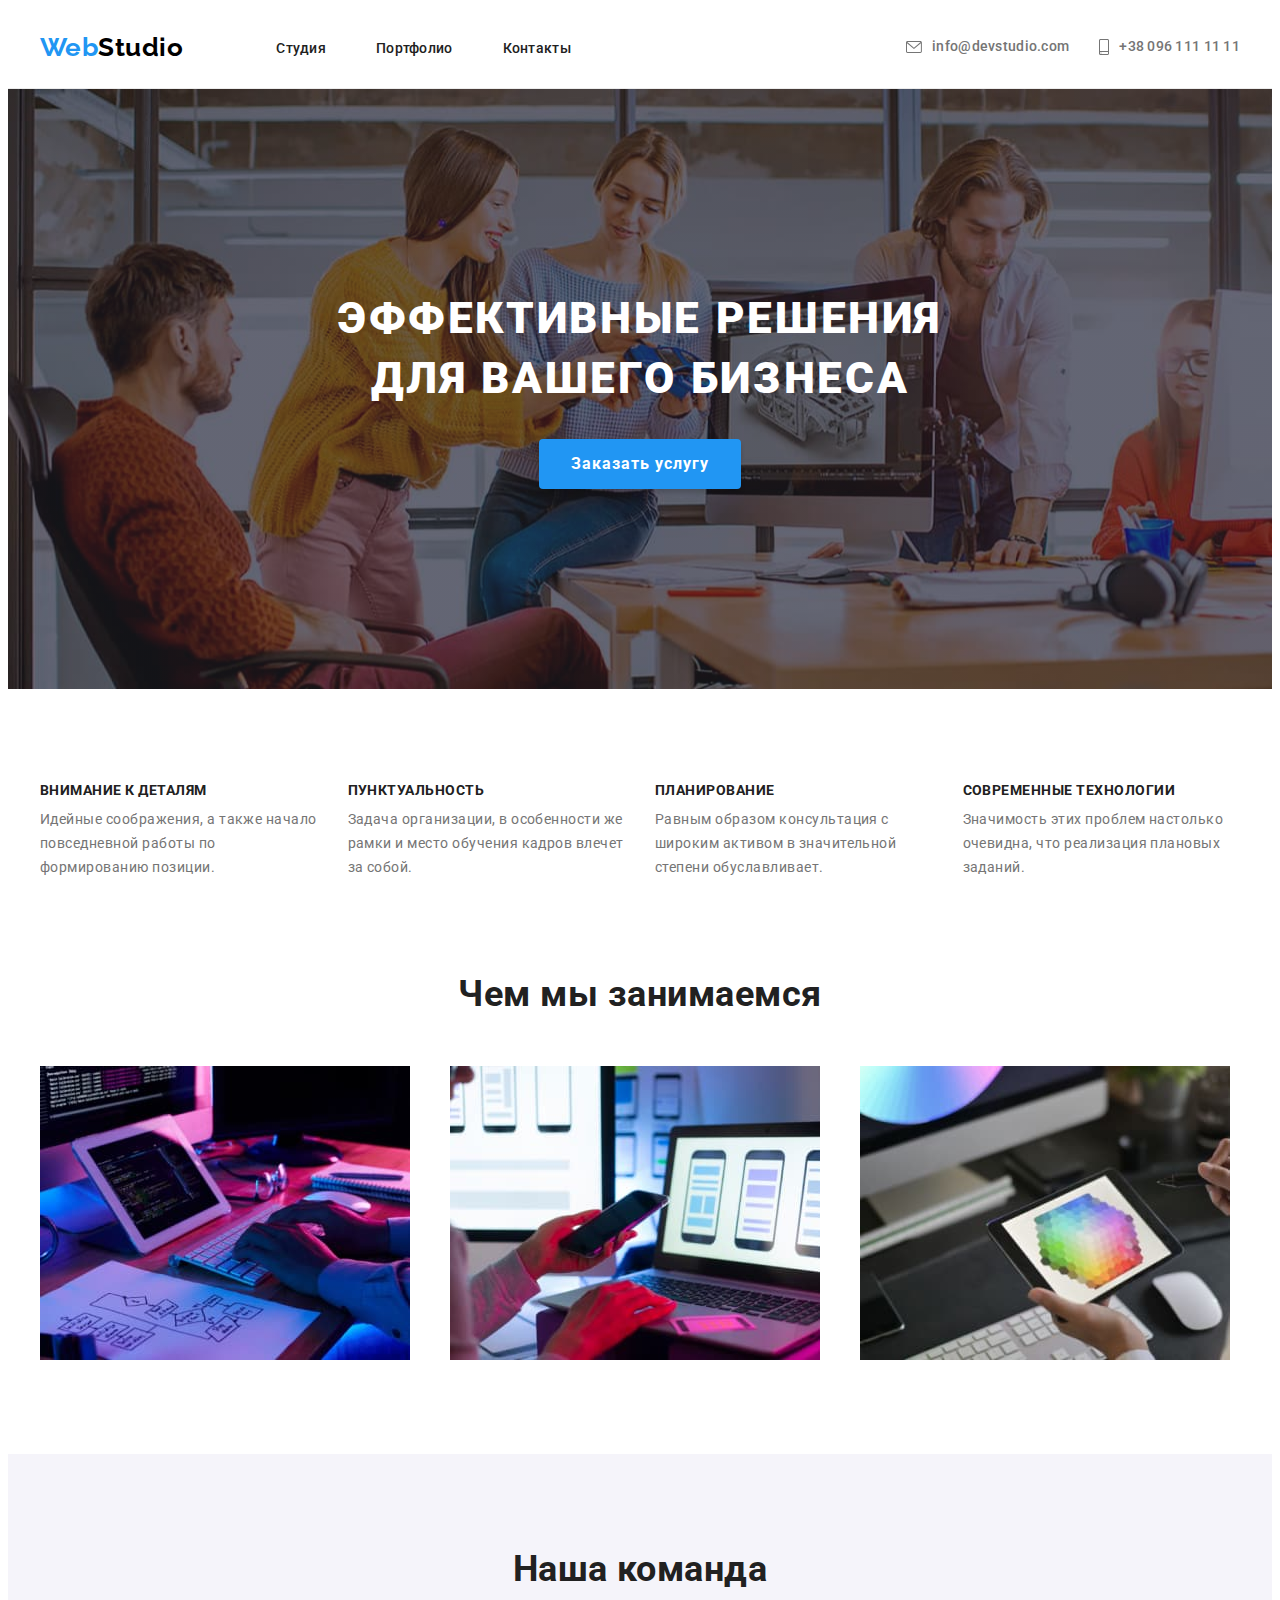
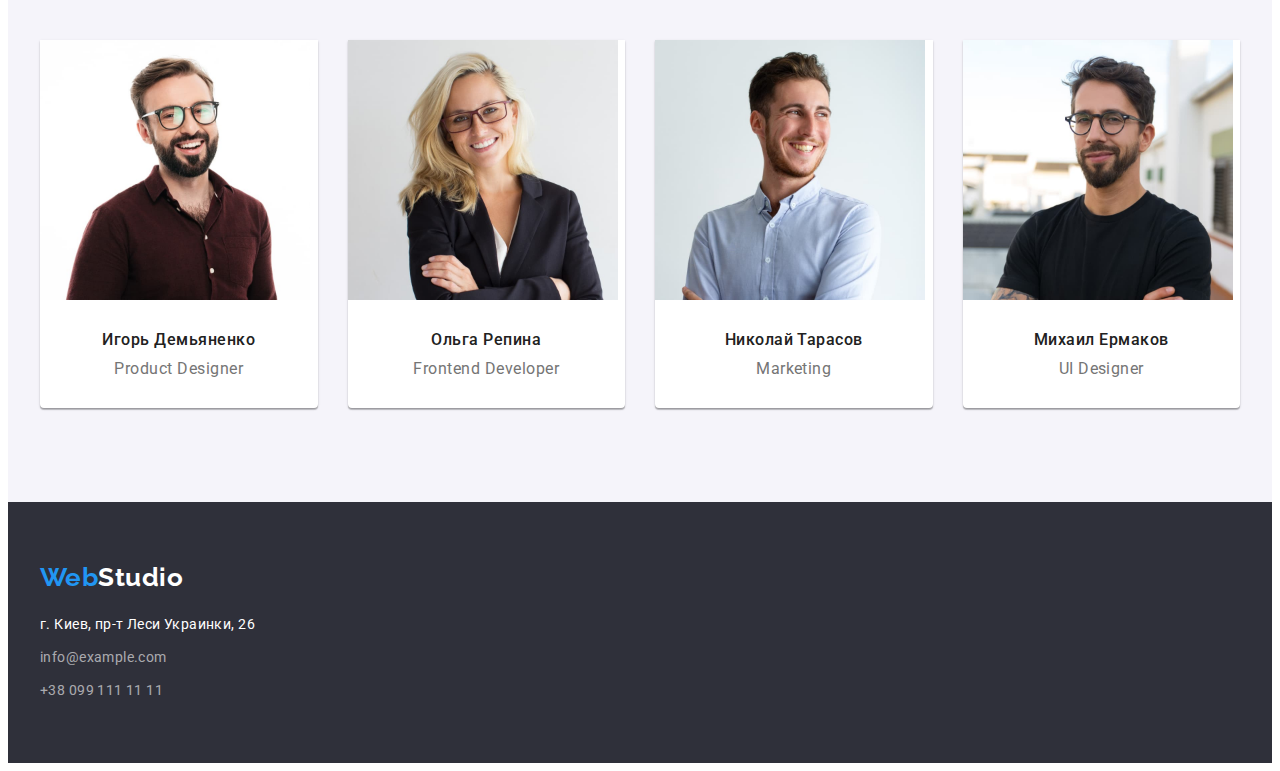
==== index.html @ ed784efe "nav icons done, hero bg done" ====
<!DOCTYPE html>
<html lang="ru">
<head>
    <meta charset="UTF-8">
    <meta http-equiv="X-UA-Compatible" content="IE=edge">
    <meta name="viewport" content="width=device-width, initial-scale=1.0">
    <title>WebStudio</title>
    <link rel="preconnect" href="https://fonts.gstatic.com">
    <link href="https://fonts.googleapis.com/css2?family=Raleway:wght@700&family=Roboto:wght@400;500;700;900&display=swap"
        rel="stylesheet">
    <link rel="stylesheet" href="https://cdnjs.cloudflare.com/ajax/libs/modern-normalize/0.2.0/modern-normalize.min.css"
        integrity="sha512-sqIVMkf5f8XGYI/UZYGs7wODxlUeoj9JknataPfUwtvrSKWMHrMXGZ7Evb6nabFYJQG15vFFyALe6r0nWCD1Ug=="
        crossorigin="anonymous" referrerpolicy="no-referrer" />
    <link rel="stylesheet" href="./css/styles.css">
</head>
<body>
    <!---Header, navigation, mail, phone-->
    <header class="header">
        <div class="conteiner header-conteiner">
            <nav class="nav">
                <a lang="en" href="./" class="link logo">
                    <span class="logo-p1">Web</span><span class="logo-p2">Studio</span>
                </a>
                <ul class="list menu">
                    <li class="menu-item">
                        <a href="./" class="nav-link">Студия</a></li>
                    <li class="menu-item">
                        <a href="./portfolio.html" class="nav-link">Портфолио</a></li>
                    <li class="menu-item">
                        <a href="./" class="nav-link">Контакты</a></li>
                </ul>
            </nav>
            <ul class="list menu address-margin">
                <li class="nav-address-list">
                    <a href="mailto:info@devstudio.com" class="nav-address">
                        <svg class="nav-icon" width="16" height="12">
                            <use href="../icons/sprite.svg#icon-nav-envelope"></use>
                        </svg>
                        info@devstudio.com
                    </a>
                </li>
                <li>
                    <a href="tel:+380961111111" class="nav-address">
                        <svg class="nav-icon" width="10" height="16">
                            <use href="../icons/sprite.svg#icon-nav-phone"></use>
                        </svg>
                        +38 096 111 11 11
                    </a>
                </li>
            </ul>
        </div>
    </header>
    <main>
        <!---Hero-->
            <section class="hero-section">
                <div class="conteiner">
                    <h1 class="hero-title">Эффективные решения<br>для вашего бизнеса</h1>
                    <button type="button" class="hero-button">Заказать услугу</button>
                </div>
            </section>
        <!---Features-->
            <section class="section">
                <div class="conteiner">
                    <h2 hidden>Особенности</h2>
                    <ul class="list ul-features">
                        <li class="li-features">
                            <h3 class="features-title">Внимание к деталям</h3>
                            <p class="features-text">
                                Идейные соображения, а также начало повседневной работы по формированию позиции.
                            </p>
                        </li>
                        <li class="li-features">
                            <h3 class="features-title">Пунктуальность</h3>
                            <p class="features-text">
                                Задача организации, в особенности же рамки и место обучения кадров влечет за собой.
                            </p>
                        </li>
                        <li class="li-features">
                            <h3 class="features-title">Планирование</h3>
                            <p class="features-text">
                                Равным образом консультация с широким активом в значительной степени обуславливает.
                            </p>
                        </li>
                        <li class="li-features">
                            <h3 class="features-title">Современные технологии</h3>
                            <p class="features-text">
                                Значимость этих проблем настолько очевидна, что реализация плановых заданий.
                            </p>
                        </li>
                    </ul>
                </div>
            </section>
        <!---Our Job-->
        <section class="ourjob-section">
            <div class="conteiner">
                <h2 class="ourjob-title">Чем мы занимаемся</h2>
                <ul class="list ul-ourjob">
                    <li class="li-ourjob"><img src="./images/thejob/coding.jpg" alt="фулстек разработка" width="370" height="294"></li>
                    <li class="li-ourjob"><img src="./images/thejob/application.jpg" alt="разработка приложений" width="370" height="294"></li>
                    <li class="li-ourjob"><img src="./images/thejob/design.jpg" alt="дизайн" width="370" height="294"></li>
                </ul>
            </div>
        </section>
        <!---The team-->
        <section class="section team-section-bg">
            <div class="conteiner">
                <h2 class="team-title">Наша команда</h2>
                <ul class="list ul-ourteam">
                    <li class="li-ourteam">
                        <img class="img-ourteam" src="./images/theteam/igor.jpg" alt="Игорь Демьяненко" width="270" height="260">
                        <div class="li-ourteam-conteiner">
                            <h3 class="team-name">Игорь Демьяненко</h3>
                            <p class="team-position">
                                Product Designer
                            </p>
                        </div>
                    </li>
                    <li class="li-ourteam">
                        <img class="img-ourteam" src="./images/theteam/olga.jpg" alt="Ольга Репина" width="270" height="260">
                        <div class="li-ourteam-conteiner">
                            <h3 class="team-name">Ольга Репина</h3>
                            <p class="team-position">
                                Frontend Developer
                            </p>
                        </div>
                        
                    </li>
                    <li class="li-ourteam">
                        <img class="img-ourteam" src="./images/theteam/nikolay.jpg" alt="Николай Тарасов" width="270" height="260">
                        <div class="li-ourteam-conteiner">
                            <h3 class="team-name">Николай Тарасов</h3>
                            <p class="team-position">
                                Marketing
                            </p>
                        </div>
                    </li>
                    <li class="li-ourteam">
                        <img class="img-ourteam" src="./images/theteam/mihail.jpg" alt="Михаил Ермаков" width="270" height="260">
                        <div class="li-ourteam-conteiner">
                            <h3 class="team-name">Михаил Ермаков</h3>
                            <p class="team-position">
                                UI Designer
                            </p>
                        </div>
                    </li>
                </ul>
            </div>
        </section>
    </main>
    <!---Footer-->
    <footer class="footer">
        <div class="conteiner">
            <div class="footer-logo">
                <a lang="en" href="./" class="link">
                    <span class="logo-p1">Web</span><span class="logo-p2-footer">Studio</span>
                </a>
            </div>
            <address class="address">
                    <ul class="list">
                    <li class="footer-address">
                        <a href="https://goo.gl/maps/2G7X5ujzZRcChYin7" target="_blank" rel="noopener noreferrer" class="address-street">г.
                            Киев, пр-т Леси Украинки, 26</a>
                    </li>
                    <li class="footer-address">
                        <a href="mailto:info@example.com" class="address-email">info@example.com</a>
                    </li>
                    <li class="footer-address">
                        <a href="tel:+380991111111" class="address-tel">+38 099 111 11 11</a>
                    </li>
                    </ul>
            </address>
        </div>
    </footer>
</body>
</html>
---- css/styles.css ----
:root {
  --main-font: "roboto", sans-serif;
  --secondary-font: "raleway", sans-serif;
  --main-text-color: #212121;
  --accent-color: #2196f3;
  --logo-p2-header-color: #000000;
  --nav-address-color: #757575;
  --hero-footer-background-color: #2f303a;
  --hero-title-color: #ffffff;
  --hero-button-color: #ffffff;
  --hero-button-background-color: #188ce8;
  --features-text-team-position-portfolio-projects-text: #757575;
  --team-section-background: #f5f4fa;
  --portfolio-button-background-color: #f5f4fa;
  --portfolio-button-background-color-hover: #2196f3;
  --portfolio-button-hover-focus-color: #ffffff;
  --logo-p2-footer-color: #ffffff;
  --address-street-color: #ffffff;
}

h1,
h2,
h3,
p {
  margin-bottom: 0;
  margin-top: 0;
}

img {
  display: block;
}

ul,
ol {
  margin-bottom: 0;
  margin-top: 0;
  padding-left: 0;
}
body {
  color: var(--main-text-color);
  font-family: var(--main-font);
  font-weight: 400;

  letter-spacing: 0.03em;
}

.list {
  list-style: none;
}

.link {
  text-decoration: none;
}

/* ==========WEB STUDIO========== */

.header {
  padding-top: 24px;
  padding-bottom: 25px;
  border-bottom: 1px solid #ececec;
}

.conteiner {
  width: 1200px;
  padding-left: 15px;
  padding-right: 15px;
  margin: 0 auto;
}

.section {
  padding-top: 94px;
  padding-bottom: 94px;
}

.header-conteiner {
  display: flex;
  align-items: center;
}

.nav {
  display: flex;
  align-items: center;
}

.menu {
  display: flex;
  align-items: center;
}

.logo {
  margin-right: 93px;
}

.menu-item:not(:last-child) {
  margin-right: 50px;
}

.address-margin {
  margin-left: auto;
}

/* =====header====== */

.logo-p1 {
  font-family: var(--secondary-font);
  font-weight: 700;
  font-size: 26px;
  line-height: 1.19;
  color: var(--accent-color);
}

.logo-p2 {
  font-family: var(--secondary-font);
  font-weight: 700;
  font-size: 26px;
  line-height: 1.19;
  color: var(--logo-p2-header-color);
}

.nav-address-list {
  margin-right: 30px;
}

.nav-link {
  font-weight: 500;
  font-size: 14px;
  line-height: 1.14;
  letter-spacing: 0.02em;
  color: var(--main-text-color);

  text-decoration: none;
}

.nav-link:hover,
.nav-link:focus {
  color: var(--accent-color);
}

.nav-address {
  display: flex;
  align-items: center;
  font-weight: 500;
  font-size: 14px;
  line-height: 1.14;
  letter-spacing: 0.02em;
  color: var(--nav-address-color);

  text-decoration: none;
}

.nav-icon {
  margin-right: 10px;
  fill: currentColor;
}

.nav-address:hover,
.nav-address:focus {
  color: var(--accent-color);
  fill: var(--accent-color);
}

/* =====END header====== */

/* =====hero===== */

.hero-section {
  padding-top: 200px;
  padding-bottom: 200px;

  background-color: #c4c4c4;
  background-image: linear-gradient(
      rgba(47, 48, 58, 0.4),
      rgba(47, 48, 58, 0.4)
    ),
    url(../images/hero-bg.jpg);
  /* background-position: 50% 50%; */
  background-size: cover;
  text-align: center;
}

.hero-title {
  margin-bottom: 30px;

  font-weight: 900;
  font-size: 44px;
  line-height: 1.36;
  letter-spacing: 0.06em;
  color: var(--hero-title-color);
  text-transform: uppercase;
}

.hero-button {
  border: none;
  box-shadow: 0px 4px 4px rgba(0, 0, 0, 0.15);
  border-radius: 4px;

  color: var(--hero-button-color);
  background-color: var(--accent-color);
  font-family: var(--main-font);
  padding: 10px 32px;
  font-weight: 700;
  font-size: 16px;
  line-height: 1.87;
  letter-spacing: 0.06em;
}

.hero-button:hover,
.hero-button:focus {
  background: var(--hero-button-background-color);
  cursor: pointer;
}

/* =====END hero===== */

/* =====features===== */

.ul-features {
  display: flex;
  margin-top: -30px;
  margin-left: -30px;
}

.li-features {
  flex-basis: calc((100% - 120px) / 4);
  margin-top: 30px;
  margin-left: 30px;
}

.features-title {
  margin-bottom: 10px;
  font-weight: 700;
  font-size: 14px;
  line-height: 1.14;
  text-transform: uppercase;
}

.features-text {
  font-size: 14px;
  line-height: 1.71;
  color: var(--features-text-team-position-portfolio-projects-text);
}

/* =====END features===== */

/* =====our job===== */

.ourjob-section {
  padding-bottom: 94px;
}

.ourjob-title {
  font-weight: 700;
  font-size: 36px;
  line-height: 1.16;
  text-align: center;
  margin-bottom: 50px;
}

.ul-ourjob {
  display: flex;
  margin-top: -30px;
  margin-left: -30px;
}

.li-ourjob {
  flex-basis: calc((100% - 90px) / 3);
  margin-top: 30px;
  margin-left: 30px;
}

/* =====END our job===== */

/* =====our team===== */

.team-section-bg {
  background-color: var(--team-section-background);
}

.ul-ourteam {
  display: flex;
  margin-top: -30px;
  margin-left: -30px;
}

.li-ourteam {
  flex-basis: calc((100% - 120px) / 4);
  margin-top: 30px;
  margin-left: 30px;

  box-shadow: 0px 1px 3px rgba(0, 0, 0, 0.12), 0px 1px 1px rgba(0, 0, 0, 0.14),
    0px 2px 1px rgba(0, 0, 0, 0.2);
  border-radius: 0px 0px 4px 4px;
  background-color: #ffffff;
}

.li-ourteam-conteiner {
  padding-top: 30px;
  padding-right: 30px;
  padding-bottom: 30px;
  padding-left: 30px;
  text-align: center;
}

.team-title {
  margin-bottom: 50px;

  font-weight: 700;
  font-size: 36px;
  line-height: 1.17;
  text-align: center;
}

.team-name {
  margin-bottom: 10px;

  font-weight: 500;
  font-size: 16px;
  line-height: 1.19;
}

.team-position {
  font-size: 16px;
  line-height: 1.19;
  color: var(--features-text-team-position-portfolio-projects-text);
}

/* =====END our team===== */

/* =====footer===== */

.footer {
  padding-top: 60px;
  padding-bottom: 60px;
  background-color: var(--hero-footer-background-color);
}

.footer-logo {
  margin-bottom: 20px;
}

.footer-address:not(:last-child) {
  margin-bottom: 9px;
}

.address {
  font-style: normal;
  font-size: 14px;
  line-height: 1.71;
  letter-spacing: 0.03em;
}

.logo-p2-footer {
  font-family: var(--secondary-font);
  font-weight: 700;
  font-size: 26px;
  line-height: 1.19;
  color: var(--logo-p2-footer-color);
}

.address-street {
  color: var(--address-street-color);

  text-decoration: none;
}

.address-email,
.address-tel {
  color: rgba(255, 255, 255, 0.6);

  text-decoration: none;
}
/* =====END footer===== */

/* ==========PORTFOLIO========== */

/* =====portfolio-button===== */

.filter-margin {
  margin-bottom: 50px;
}

.filter-conteiner {
  display: flex;
  justify-content: center;

  margin-top: -8px;
  margin-left: -8px;
}

.li-filter {
  margin-top: 8px;
  margin-left: 8px;
}

.portfolio-button {
  border: none;
  border-radius: 4px;
  padding: 6px 22px;

  font-family: var(--main-font);
  font-weight: 500;
  font-size: 16px;
  line-height: 1.62;
  background-color: var(--portfolio-button-background-color);
}

.portfolio-button:hover,
.portfolio-button:focus {
  box-shadow: 0px 3px 1px rgba(0, 0, 0, 0.1), 0px 1px 2px rgba(0, 0, 0, 0.08),
    0px 2px 2px rgba(0, 0, 0, 0.12);

  color: var(--portfolio-button-hover-focus-color);
  background-color: var(--portfolio-button-background-color-hover);
  cursor: pointer;
}

/* ===== END portfolio-button===== */

/* =====portfolio-projects===== */

.ul-projects {
  display: flex;
  flex-wrap: wrap;
  margin-top: -30px;
  margin-left: -30px;
}

.li-projects {
  margin-top: 30px;
  margin-left: 30px;
  flex-basis: calc((100% - 90px) / 3);

  background: #ffffff;
  /* outline: 1px solid #eeeeee; */
}

.li-projects-conteiner {
  padding-top: 20px;
  padding-right: 24px;
  padding-left: 24px;
  padding-bottom: 20px;
  border-right: 1px solid #eeeeee;
  border-bottom: 1px solid #eeeeee;
  border-left: 1px solid #eeeeee;
}

.portfolio-projects {
  margin-bottom: 4px;

  font-weight: 700;
  font-size: 18px;
  line-height: 2;
  letter-spacing: 0.06em;
}

.portfolio-projects-text {
  font-size: 16px;
  line-height: 1.87;

  color: var(--features-text-team-position-portfolio-projects-text);
}
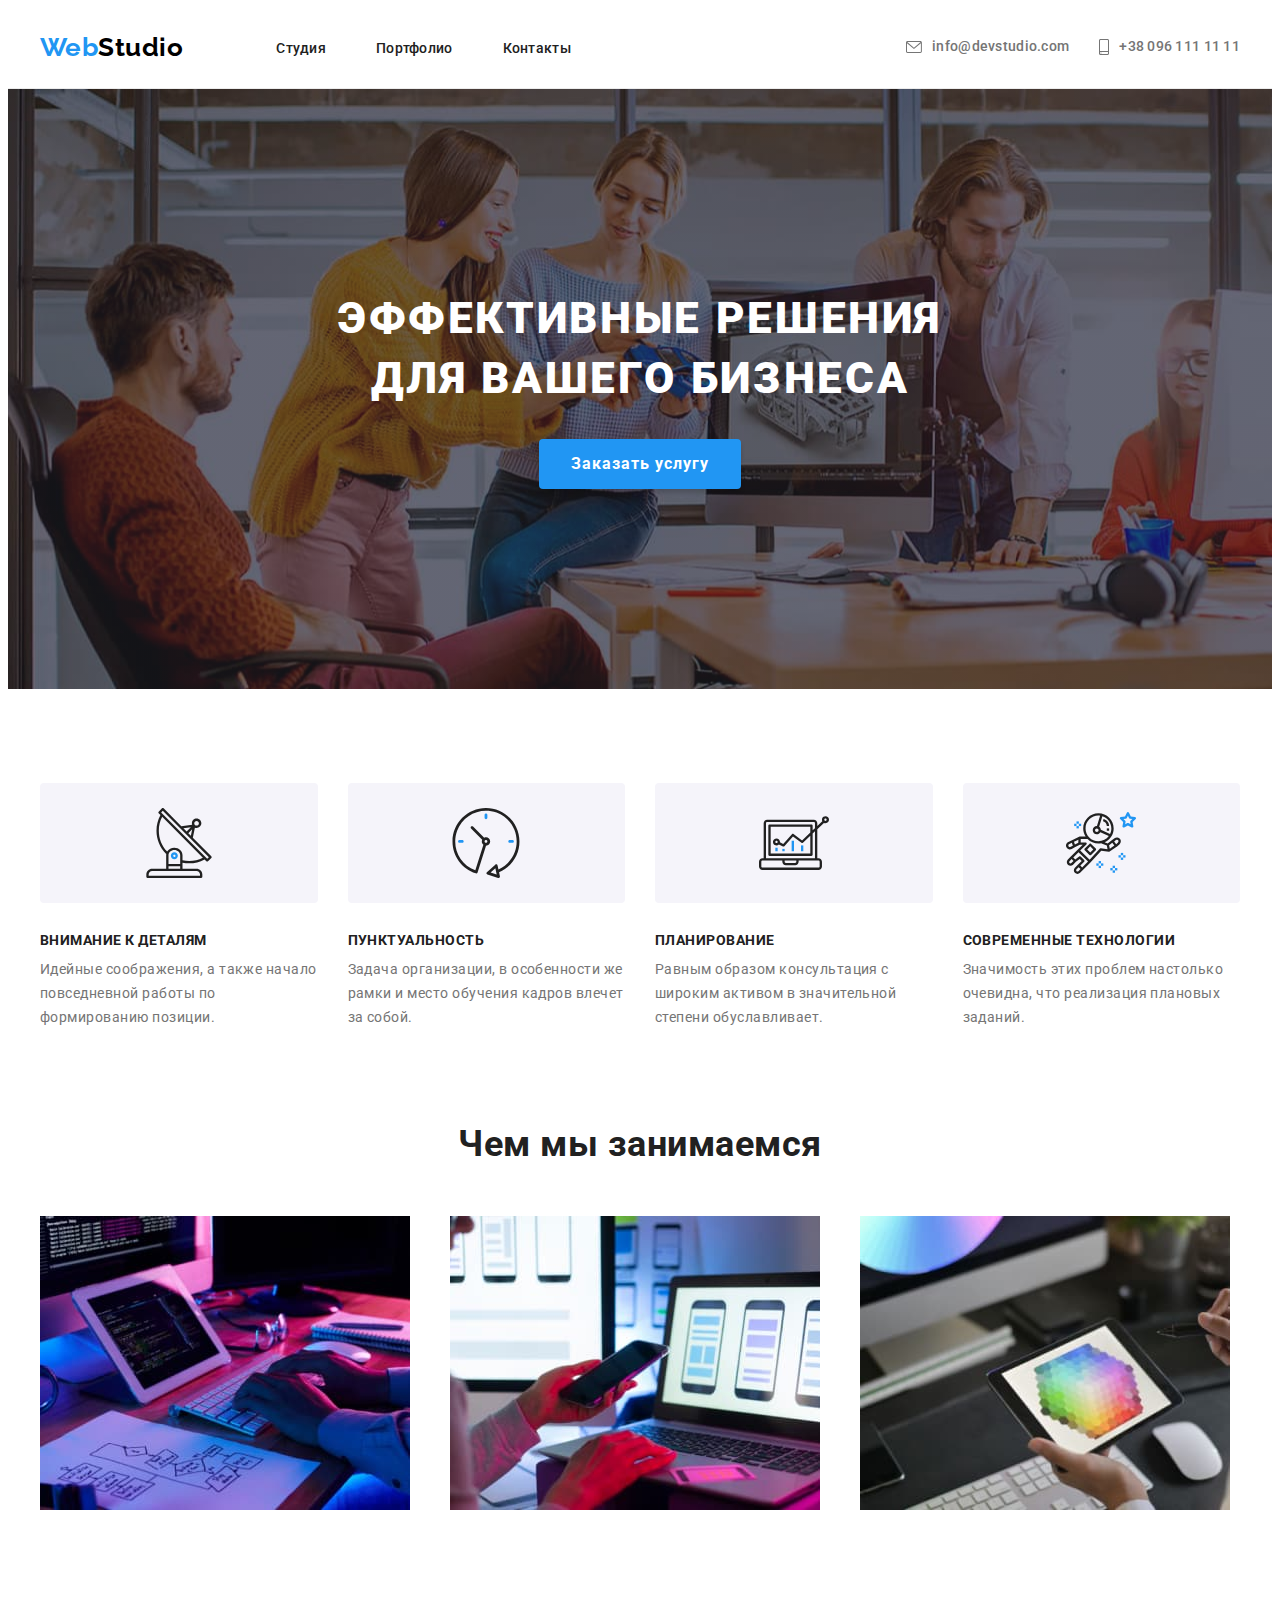
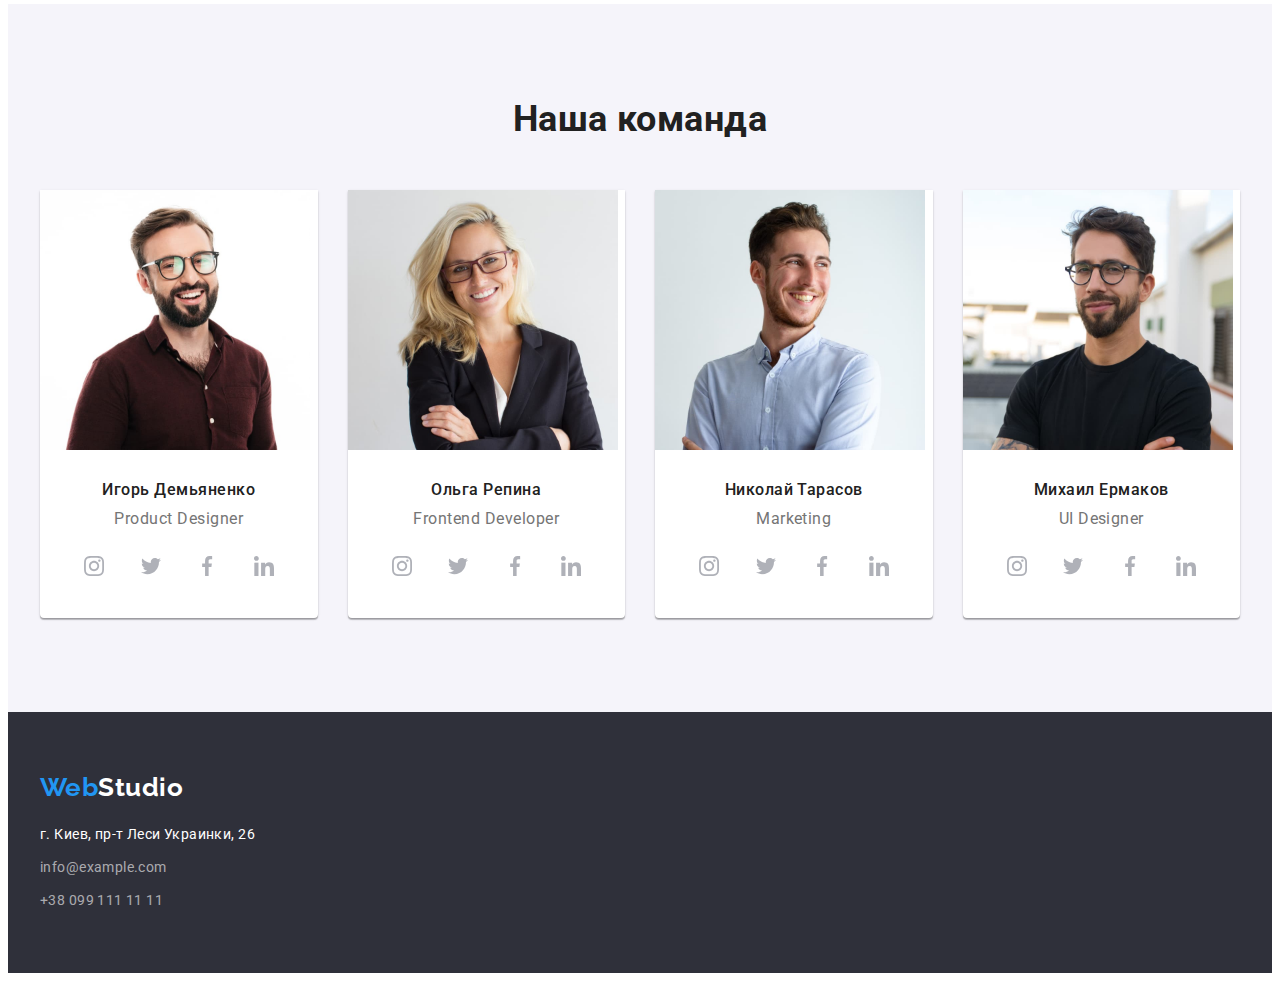
==== commit 7a4c574b: "team social icons done" ====
--- a/index.html
+++ b/index.html
@@ -62,26 +62,46 @@
             <section class="section">
                 <div class="conteiner">
                     <h2 hidden>Особенности</h2>
-                    <ul class="list ul-features">
-                        <li class="li-features">
+                    <ul class="list features-content">
+                        <li class="features-list">
+                            <div class="features-icon-conteiner">
+                                <svg class="features-icon">
+                                    <use href="../icons/sprite.svg#icon-f-antenna"></use>
+                                </svg>
+                            </div>
                             <h3 class="features-title">Внимание к деталям</h3>
                             <p class="features-text">
                                 Идейные соображения, а также начало повседневной работы по формированию позиции.
                             </p>
                         </li>
-                        <li class="li-features">
+                        <li class="features-list">
+                            <div class="features-icon-conteiner">
+                                <svg class="features-icon">
+                                    <use href="../icons/sprite.svg#icon-f-clock"></use>
+                                </svg>
+                            </div>
                             <h3 class="features-title">Пунктуальность</h3>
                             <p class="features-text">
                                 Задача организации, в особенности же рамки и место обучения кадров влечет за собой.
                             </p>
                         </li>
-                        <li class="li-features">
+                        <li class="features-list">
+                            <div class="features-icon-conteiner">
+                                <svg class="features-icon">
+                                    <use href="../icons/sprite.svg#icon-f-laptop"></use>
+                                </svg>
+                            </div>
                             <h3 class="features-title">Планирование</h3>
                             <p class="features-text">
                                 Равным образом консультация с широким активом в значительной степени обуславливает.
                             </p>
                         </li>
-                        <li class="li-features">
+                        <li class="features-list">
+                            <div class="features-icon-conteiner">
+                                <svg class="features-icon">
+                                    <use href="../icons/sprite.svg#icon-f-astronaut"></use>
+                                </svg>
+                            </div>
                             <h3 class="features-title">Современные технологии</h3>
                             <p class="features-text">
                                 Значимость этих проблем настолько очевидна, что реализация плановых заданий.
@@ -105,42 +125,161 @@
         <section class="section team-section-bg">
             <div class="conteiner">
                 <h2 class="team-title">Наша команда</h2>
-                <ul class="list ul-ourteam">
-                    <li class="li-ourteam">
+                <ul class="list ourteam-content">
+                    <li class="ourteam-list">
                         <img class="img-ourteam" src="./images/theteam/igor.jpg" alt="Игорь Демьяненко" width="270" height="260">
-                        <div class="li-ourteam-conteiner">
+                        <div class="ourteam-conteiner">
                             <h3 class="team-name">Игорь Демьяненко</h3>
                             <p class="team-position">
                                 Product Designer
                             </p>
+                            <ul class="list ourteam-social-content">
+                                <li class="ourteam-social-item">
+                                    <a href="" class="ourteam-social-link">
+                                        <svg class="ourteam-social-icon" width="20" height="20">
+                                            <use href="../icons/sprite.svg#icon-instagram-grey"></use>
+                                        </svg>
+                                    </a>
+                                </li>
+                                <li class="ourteam-social-item">
+                                    <a href="" class="ourteam-social-link">
+                                        <svg class="ourteam-social-icon" width="20" height="20">
+                                            <use href="../icons/sprite.svg#icon-twitter-grey"></use>
+                                        </svg>
+                                    </a>
+                                </li>
+                                <li class="ourteam-social-item">
+                                    <a href="" class="ourteam-social-link">
+                                        <svg class="ourteam-social-icon" width="20" height="20">
+                                            <use href="../icons/sprite.svg#icon-facebook-grey"></use>
+                                        </svg>
+                                    </a>
+                                </li>
+                                <li class="ourteam-social-item">
+                                    <a href="" class="ourteam-social-link">
+                                        <svg class="ourteam-social-icon" width="20" height="20">
+                                            <use href="../icons/sprite.svg#icon-linkedin-grey"></use>
+                                        </svg>
+                                    </a>
+                                </li>
+                            </ul>
                         </div>
                     </li>
-                    <li class="li-ourteam">
+                    <li class="ourteam-list">
                         <img class="img-ourteam" src="./images/theteam/olga.jpg" alt="Ольга Репина" width="270" height="260">
-                        <div class="li-ourteam-conteiner">
+                        <div class="ourteam-conteiner">
                             <h3 class="team-name">Ольга Репина</h3>
                             <p class="team-position">
                                 Frontend Developer
                             </p>
+                            <ul class="list ourteam-social-content">
+                                <li class="ourteam-social-item">
+                                    <a href="" class="ourteam-social-link">
+                                        <svg class="ourteam-social-icon" width="20" height="20">
+                                            <use href="../icons/sprite.svg#icon-instagram-grey"></use>
+                                        </svg>
+                                    </a>
+                                </li>
+                                <li class="ourteam-social-item">
+                                    <a href="" class="ourteam-social-link">
+                                        <svg class="ourteam-social-icon" width="20" height="20">
+                                            <use href="../icons/sprite.svg#icon-twitter-grey"></use>
+                                        </svg>
+                                    </a>
+                                </li>
+                                <li class="ourteam-social-item">
+                                    <a href="" class="ourteam-social-link">
+                                        <svg class="ourteam-social-icon" width="20" height="20">
+                                            <use href="../icons/sprite.svg#icon-facebook-grey"></use>
+                                        </svg>
+                                    </a>
+                                </li>
+                                <li class="ourteam-social-item">
+                                    <a href="" class="ourteam-social-link">
+                                        <svg class="ourteam-social-icon" width="20" height="20">
+                                            <use href="../icons/sprite.svg#icon-linkedin-grey"></use>
+                                        </svg>
+                                    </a>
+                                </li>
+                            </ul>
                         </div>
-                        
-                    </li>
-                    <li class="li-ourteam">
+                    </li>
+                    <li class="ourteam-list">
                         <img class="img-ourteam" src="./images/theteam/nikolay.jpg" alt="Николай Тарасов" width="270" height="260">
-                        <div class="li-ourteam-conteiner">
+                        <div class="ourteam-conteiner">
                             <h3 class="team-name">Николай Тарасов</h3>
                             <p class="team-position">
                                 Marketing
                             </p>
+                            <ul class="list ourteam-social-content">
+                                <li class="ourteam-social-item">
+                                    <a href="" class="ourteam-social-link">
+                                        <svg class="ourteam-social-icon" width="20" height="20">
+                                            <use href="../icons/sprite.svg#icon-instagram-grey"></use>
+                                        </svg>
+                                    </a>
+                                </li>
+                                <li class="ourteam-social-item">
+                                    <a href="" class="ourteam-social-link">
+                                        <svg class="ourteam-social-icon" width="20" height="20">
+                                            <use href="../icons/sprite.svg#icon-twitter-grey"></use>
+                                        </svg>
+                                    </a>
+                                </li>
+                                <li class="ourteam-social-item">
+                                    <a href="" class="ourteam-social-link">
+                                        <svg class="ourteam-social-icon" width="20" height="20">
+                                            <use href="../icons/sprite.svg#icon-facebook-grey"></use>
+                                        </svg>
+                                    </a>
+                                </li>
+                                <li class="ourteam-social-item">
+                                    <a href="" class="ourteam-social-link">
+                                        <svg class="ourteam-social-icon" width="20" height="20">
+                                            <use href="../icons/sprite.svg#icon-linkedin-grey"></use>
+                                        </svg>
+                                    </a>
+                                </li>
+                            </ul>
                         </div>
                     </li>
-                    <li class="li-ourteam">
+                    <li class="ourteam-list">
                         <img class="img-ourteam" src="./images/theteam/mihail.jpg" alt="Михаил Ермаков" width="270" height="260">
-                        <div class="li-ourteam-conteiner">
+                        <div class="ourteam-conteiner">
                             <h3 class="team-name">Михаил Ермаков</h3>
                             <p class="team-position">
                                 UI Designer
                             </p>
+                            <ul class="list ourteam-social-content">
+                                <li class="ourteam-social-item">
+                                    <a href="" class="ourteam-social-link">
+                                        <svg class="ourteam-social-icon" width="20" height="20">
+                                            <use href="../icons/sprite.svg#icon-instagram-grey"></use>
+                                        </svg>
+                                    </a>
+                                </li>
+                                <li class="ourteam-social-item">
+                                    <a href="" class="ourteam-social-link">
+                                        <svg class="ourteam-social-icon" width="20" height="20">
+                                            <use href="../icons/sprite.svg#icon-twitter-grey"></use>
+                                        </svg>
+                                    </a>
+                                </li>
+                                <li class="ourteam-social-item">
+                                    <a href="" class="ourteam-social-link">
+                                        <svg class="ourteam-social-icon" width="20" height="20">
+                                            <use href="../icons/sprite.svg#icon-facebook-grey"></use>
+                                        </svg>
+                                    </a>
+                                </li>
+                                <li class="ourteam-social-item">
+                                    <a href="" class="ourteam-social-link">
+                                        <svg class="ourteam-social-icon" width="20" height="20">
+                                            <use href="../icons/sprite.svg#icon-linkedin-grey"></use>
+                                        </svg>
+                                    </a>
+                                </li>
+                            </ul>
                         </div>
                     </li>
                 </ul>
--- a/css/styles.css
+++ b/css/styles.css
@@ -156,7 +156,6 @@
 .nav-address:hover,
 .nav-address:focus {
   color: var(--accent-color);
-  fill: var(--accent-color);
 }
 
 /* =====END header====== */
@@ -214,16 +213,32 @@
 
 /* =====features===== */
 
-.ul-features {
+.features-content {
   display: flex;
   margin-top: -30px;
   margin-left: -30px;
 }
 
-.li-features {
+.features-list {
   flex-basis: calc((100% - 120px) / 4);
   margin-top: 30px;
   margin-left: 30px;
+}
+
+.features-icon-conteiner {
+  display: flex;
+  align-items: center;
+  justify-content: center;
+  margin-bottom: 30px;
+  border-radius: 4px;
+  height: 120px;
+  background: #f5f4fa;
+  border-radius: 4px;
+}
+
+.features-icon {
+  width: 70px;
+  height: 70px;
 }
 
 .features-title {
@@ -276,13 +291,13 @@
   background-color: var(--team-section-background);
 }
 
-.ul-ourteam {
+.ourteam-content {
   display: flex;
   margin-top: -30px;
   margin-left: -30px;
 }
 
-.li-ourteam {
+.ourteam-list {
   flex-basis: calc((100% - 120px) / 4);
   margin-top: 30px;
   margin-left: 30px;
@@ -293,11 +308,11 @@
   background-color: #ffffff;
 }
 
-.li-ourteam-conteiner {
+.ourteam-conteiner {
   padding-top: 30px;
-  padding-right: 30px;
+  padding-right: 32px;
   padding-bottom: 30px;
-  padding-left: 30px;
+  padding-left: 32px;
   text-align: center;
 }
 
@@ -319,9 +334,37 @@
 }
 
 .team-position {
+  margin-bottom: 16px;
   font-size: 16px;
   line-height: 1.19;
   color: var(--features-text-team-position-portfolio-projects-text);
+}
+
+.ourteam-social-content {
+  display: flex;
+  justify-content: space-between;
+}
+
+.ourteam-social-link {
+  display: flex;
+  align-items: center;
+  justify-content: center;
+  width: 44px;
+  height: 44px;
+  border-radius: 50%;
+  color: #afb1b8;
+}
+
+.ourteam-social-link:hover,
+.ourteam-social-link:focus {
+  background-color: var(--accent-color);
+  color: #ffffff;
+}
+
+.ourteam-social-icon {
+  fill: currentColor;
+  width: 20px;
+  height: 20px;
 }
 
 /* =====END our team===== */
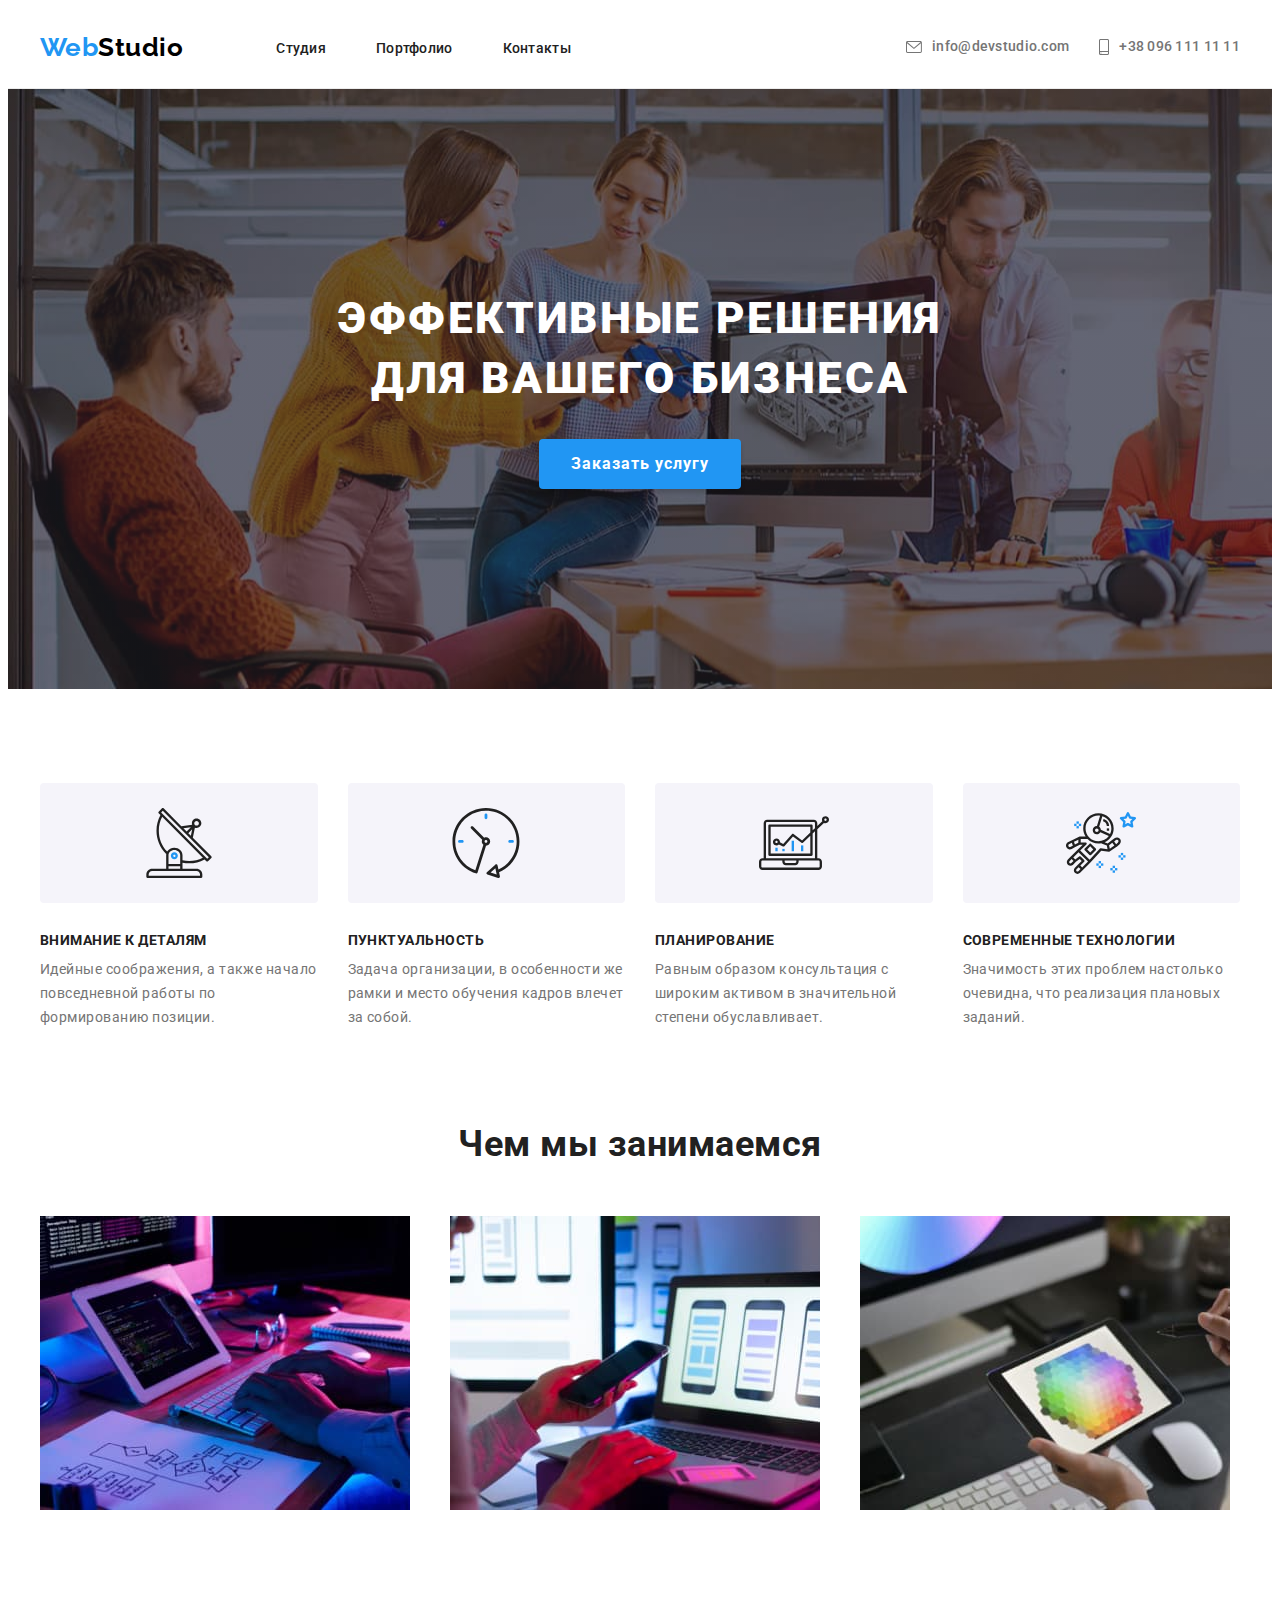
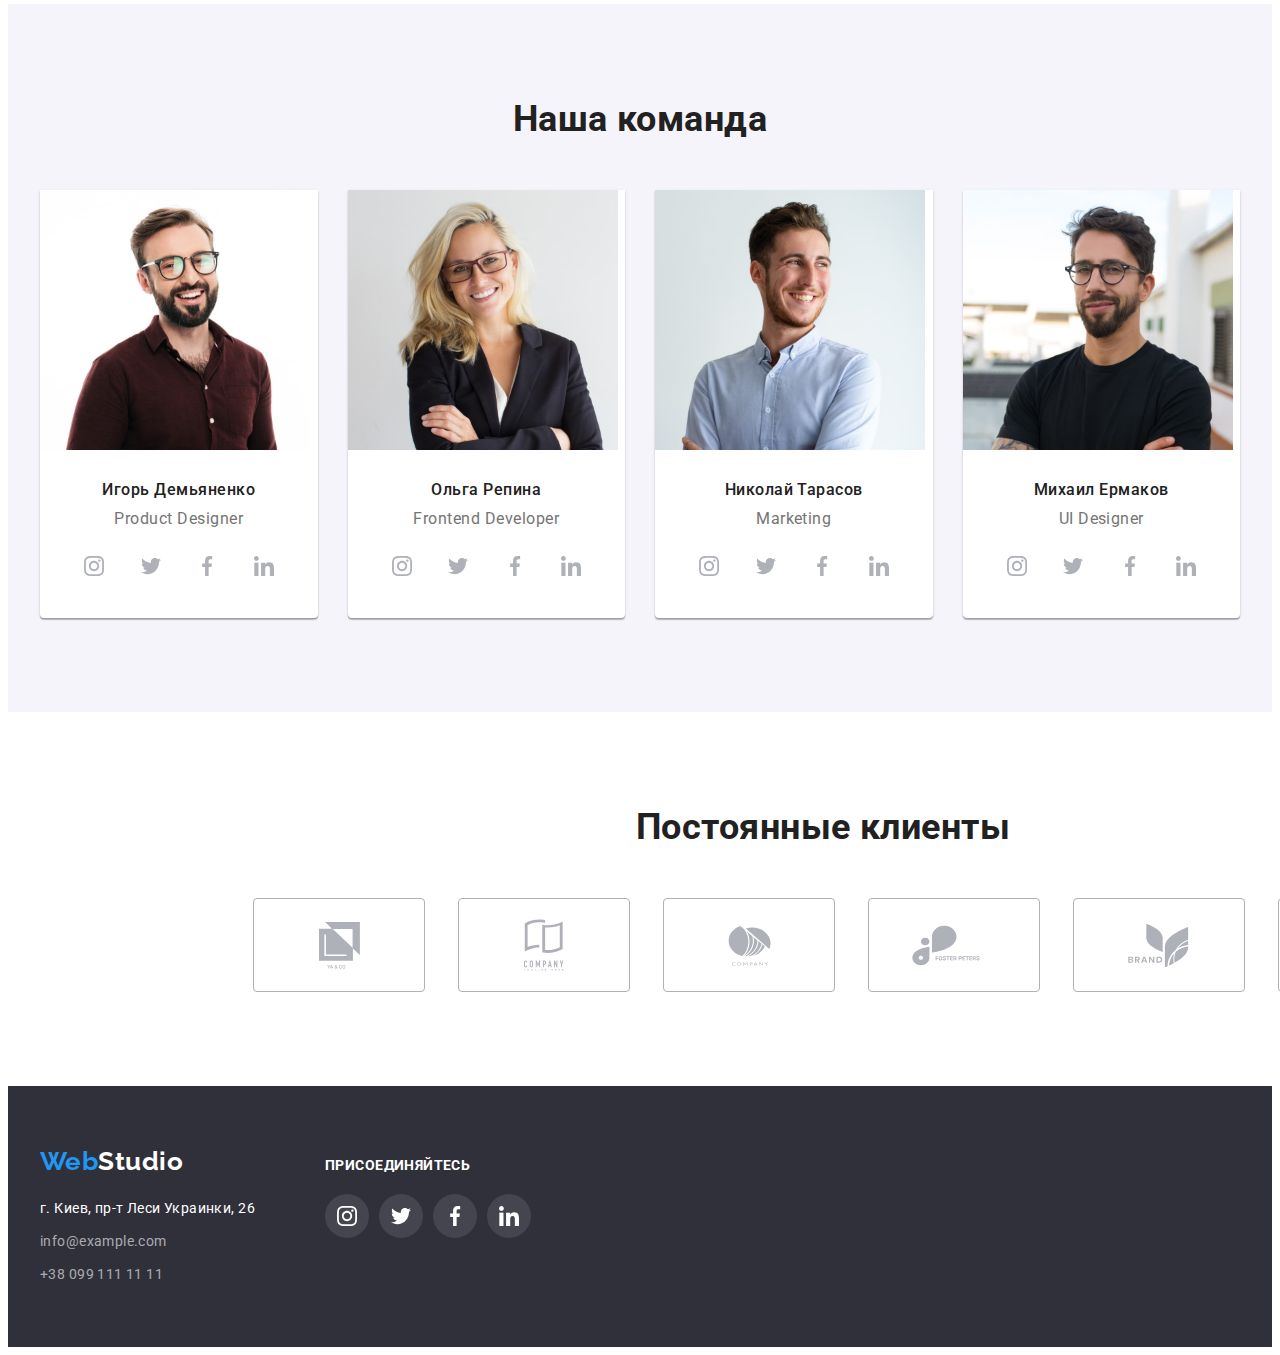
==== commit 686fc8a8: "partners done, footer done, portfolio done" ====
--- a/index.html
+++ b/index.html
@@ -285,29 +285,118 @@
                 </ul>
             </div>
         </section>
+        <!-- Clients -->
+        <section class="clients-section">
+            <div class="conteiner clients-conteiner">
+                <h2 class="team-title">Постоянные клиенты</h2>
+                <ul class="list clients-content">
+                    <li class="clients-list">
+                        <a href="" class="clients-link">
+                            <svg class="clients-icon" width="41px" height="47px">
+                                <use href="../icons/sprite.svg#icon-client1"></use>
+                            </svg>
+                        </a>
+                    </li>
+                    <li class="clients-list">
+                        <a href="" class="clients-link">
+                            <svg class="clients-icon" width="40px" height="52px">
+                                <use href="../icons/sprite.svg#icon-client2"></use>
+                            </svg>
+                        </a>
+                    </li>
+                    <li class="clients-list">
+                        <a href="" class="clients-link">
+                            <svg class="clients-icon" width="43px" height="41px">
+                                <use href="../icons/sprite.svg#icon-client3"></use>
+                            </svg>
+                        </a>
+                    </li>
+                    <li class="clients-list">
+                        <a href="" class="clients-link">
+                            <svg class="clients-icon" width="84px" height="41px">
+                                <use href="../icons/sprite.svg#icon-client4"></use>
+                            </svg>
+                        </a>
+                    </li>
+                    <li class="clients-list">
+                        <a href="" class="clients-link">
+                            <svg class="clients-icon" width="63px" height="45px">
+                                <use href="../icons/sprite.svg#icon-client5"></use>
+                            </svg>
+                        </a>
+                    </li>
+                    <li class="clients-list">
+                        <a href="" class="clients-link">
+                            <svg class="clients-icon" width="94px" height="44px">
+                                <use href="../icons/sprite.svg#icon-client6"></use>
+                            </svg>
+                        </a>
+                    </li>
+                </ul>
+
+            </div>
+        </section>
     </main>
     <!---Footer-->
     <footer class="footer">
-        <div class="conteiner">
-            <div class="footer-logo">
-                <a lang="en" href="./" class="link">
-                    <span class="logo-p1">Web</span><span class="logo-p2-footer">Studio</span>
-                </a>
+        <div class="conteiner footer-conteiner">
+            <div class="footer-address-conteiner">
+                <div class="footer-logo">
+                    <a lang="en" href="./" class="link">
+                        <span class="logo-p1">Web</span><span class="logo-p2-footer">Studio</span>
+                    </a>
+                </div>
+                <address class="address">
+                    <ul class="list">
+                        <li class="footer-address">
+                            <a href="https://goo.gl/maps/2G7X5ujzZRcChYin7" target="_blank" rel="noopener noreferrer"
+                                class="address-street">г.
+                                Киев, пр-т Леси Украинки, 26</a>
+                        </li>
+                        <li class="footer-address">
+                            <a href="mailto:info@example.com" class="address-email">info@example.com</a>
+                        </li>
+                        <li class="footer-address">
+                            <a href="tel:+380991111111" class="address-tel">+38 099 111 11 11</a>
+                        </li>
+                    </ul>
+                </address>
             </div>
-            <address class="address">
-                    <ul class="list">
-                    <li class="footer-address">
-                        <a href="https://goo.gl/maps/2G7X5ujzZRcChYin7" target="_blank" rel="noopener noreferrer" class="address-street">г.
-                            Киев, пр-т Леси Украинки, 26</a>
-                    </li>
-                    <li class="footer-address">
-                        <a href="mailto:info@example.com" class="address-email">info@example.com</a>
-                    </li>
-                    <li class="footer-address">
-                        <a href="tel:+380991111111" class="address-tel">+38 099 111 11 11</a>
-                    </li>
-                    </ul>
-            </address>
+            <div class="footer-social-conteiner">
+                <p class="footer-social-header">
+                    Присоединяйтесь
+                </p>
+                <ul class="list footer-social-content">
+                    <li class="footer-social-item">
+                        <a href="" class="footer-social-link">
+                            <svg class="footer-social-icon" width="20" height="20">
+                                <use href="../icons/sprite.svg#icon-instagram-white"></use>
+                            </svg>
+                        </a>
+                    </li>
+                    <li class="footer-social-item">
+                        <a href="" class="footer-social-link">
+                            <svg class="footer-social-icon" width="20" height="20">
+                                <use href="../icons/sprite.svg#icon-twitter-white"></use>
+                            </svg>
+                        </a>
+                    </li>
+                    <li class="footer-social-item">
+                        <a href="" class="footer-social-link">
+                            <svg class="footer-social-icon" width="20" height="20">
+                                <use href="../icons/sprite.svg#icon-facebook-white"></use>
+                            </svg>
+                        </a>
+                    </li>
+                    <li class="footer-social-item">
+                        <a href="" class="footer-social-link">
+                            <svg class="footer-social-icon" width="20" height="20">
+                                <use href="../icons/sprite.svg#icon-linkedin-white"></use>
+                            </svg>
+                        </a>
+                    </li>
+                </ul>
+            </div>
         </div>
     </footer>
 </body>
--- a/css/styles.css
+++ b/css/styles.css
@@ -163,6 +163,7 @@
 /* =====hero===== */
 
 .hero-section {
+  max-width: 1600px;
   padding-top: 200px;
   padding-bottom: 200px;
 
@@ -369,12 +370,61 @@
 
 /* =====END our team===== */
 
+/* =====Clients===== */
+
+.clients-conteiner {
+  padding: 94px 215px;
+}
+
+.clients-content {
+  display: flex;
+  justify-content: center;
+  margin-top: -30px;
+  margin-right: -30px;
+}
+
+.clients-list {
+  margin-top: 30px;
+  margin-left: 30px;
+  flex-basis: calc((100% - 180px) / 6);
+}
+
+.clients-link {
+  display: flex;
+  justify-content: center;
+  align-items: center;
+  width: 170px;
+  height: 92px;
+  border: 1px solid #afb1b8;
+  border-radius: 4px;
+  color: #afb1b8;
+}
+
+.clients-icon {
+  fill: currentColor;
+}
+
+.clients-link:hover,
+.clients-link:focus {
+  border: 1px solid var(--accent-color);
+  border-radius: 4px;
+  color: var(--accent-color);
+}
+
 /* =====footer===== */
 
 .footer {
   padding-top: 60px;
   padding-bottom: 60px;
   background-color: var(--hero-footer-background-color);
+}
+
+.footer-conteiner {
+  display: flex;
+}
+
+.footer-address-conteiner {
+  margin-right: 70px;
 }
 
 .footer-logo {
@@ -412,6 +462,48 @@
 
   text-decoration: none;
 }
+
+.footer-social-conteiner {
+  width: 206px;
+}
+
+.footer-social-header {
+  padding-top: 12px;
+  margin-bottom: 20px;
+  font-weight: bold;
+  font-size: 14px;
+  line-height: 1.14;
+  letter-spacing: 0.03em;
+  text-transform: uppercase;
+
+  color: #ffffff;
+}
+
+.footer-social-content {
+  display: flex;
+  justify-content: space-between;
+}
+
+.footer-social-link {
+  display: flex;
+  align-items: center;
+  justify-content: center;
+  width: 44px;
+  height: 44px;
+  border-radius: 50%;
+  background: rgba(255, 255, 255, 0.1);
+}
+
+.ourteam-social-icon {
+  width: 20px;
+  height: 20px;
+}
+
+.footer-social-link:hover,
+.footer-social-link:focus {
+  background-color: var(--accent-color);
+}
+
 /* =====END footer===== */
 
 /* ==========PORTFOLIO========== */
@@ -475,6 +567,18 @@
 
   background: #ffffff;
   /* outline: 1px solid #eeeeee; */
+}
+
+.projects-list-link {
+  display: block;
+  text-decoration: none;
+  color: var(--main-text-color);
+}
+
+.projects-list-link:hover,
+.projects-list-link:focus {
+  box-shadow: 0px 1px 1px rgba(0, 0, 0, 0.12), 0px 4px 4px rgba(0, 0, 0, 0.06),
+    1px 4px 6px rgba(0, 0, 0, 0.16);
 }
 
 .li-projects-conteiner {
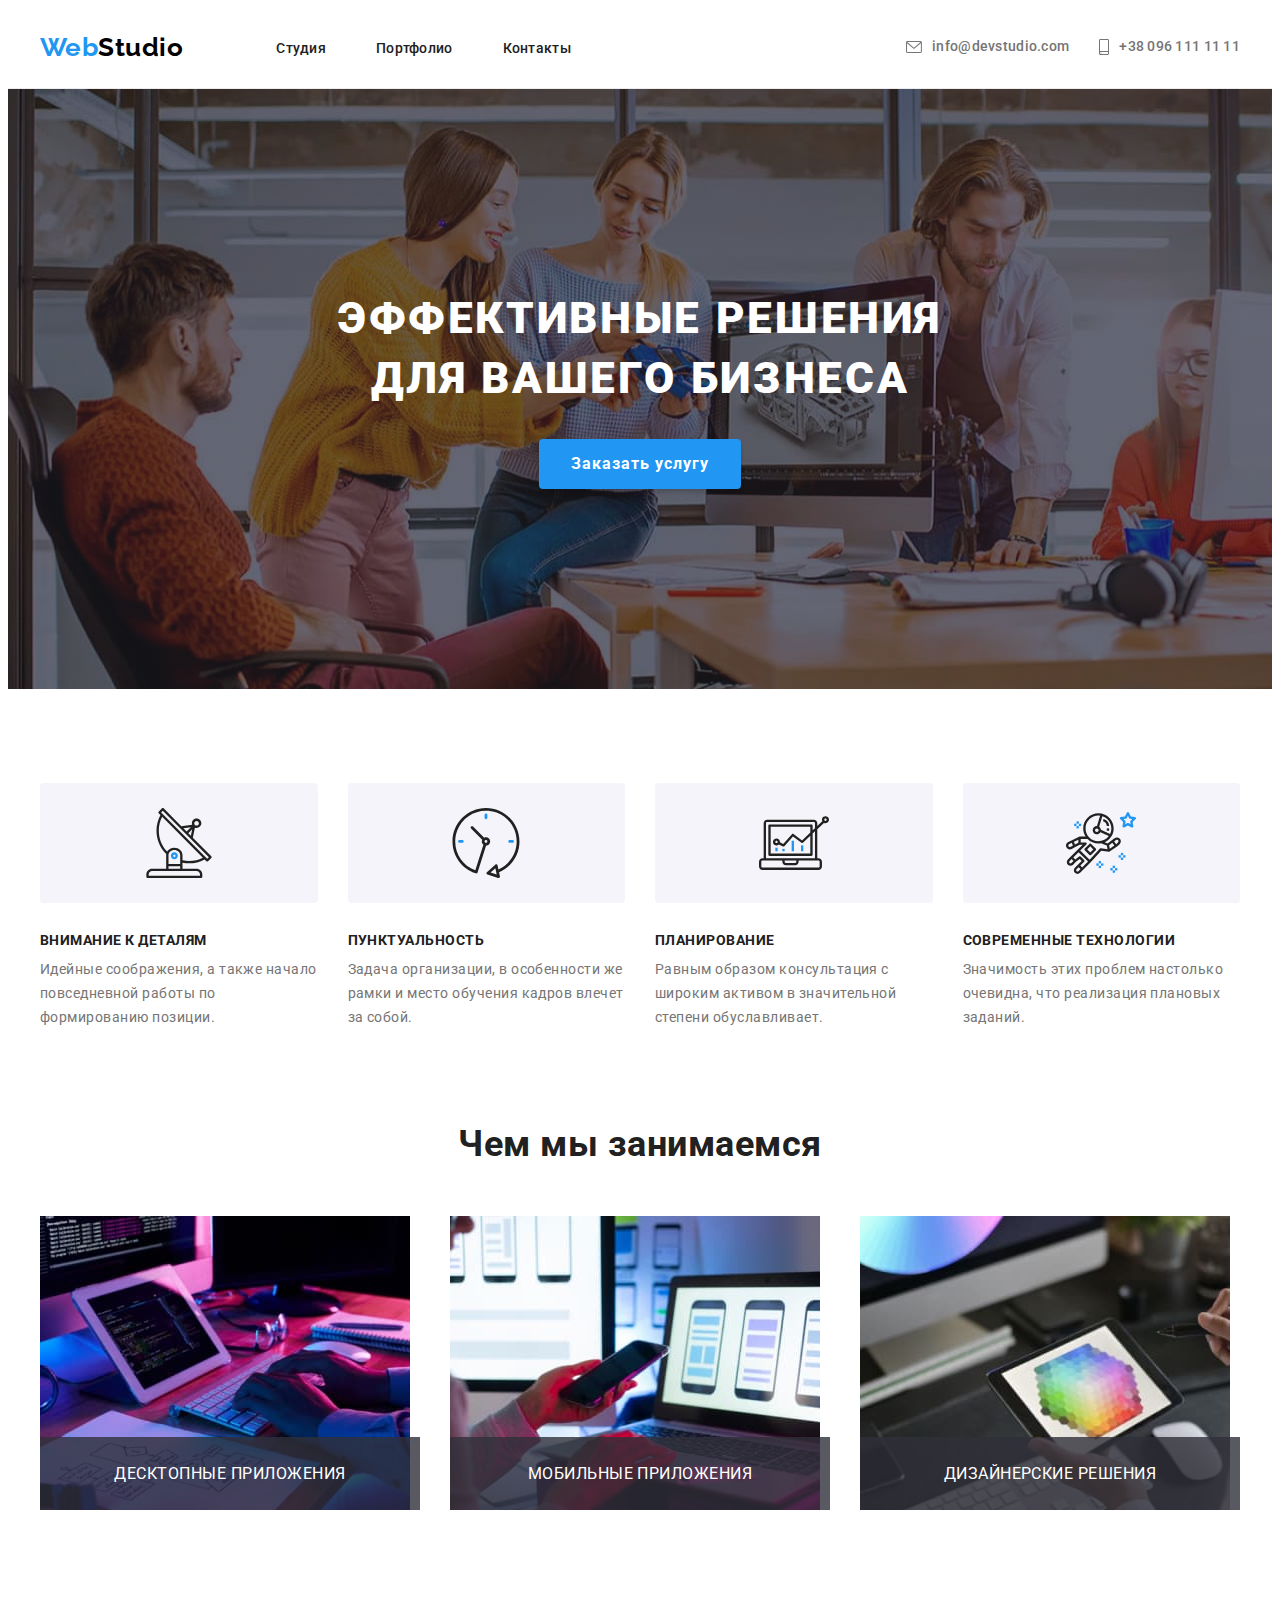
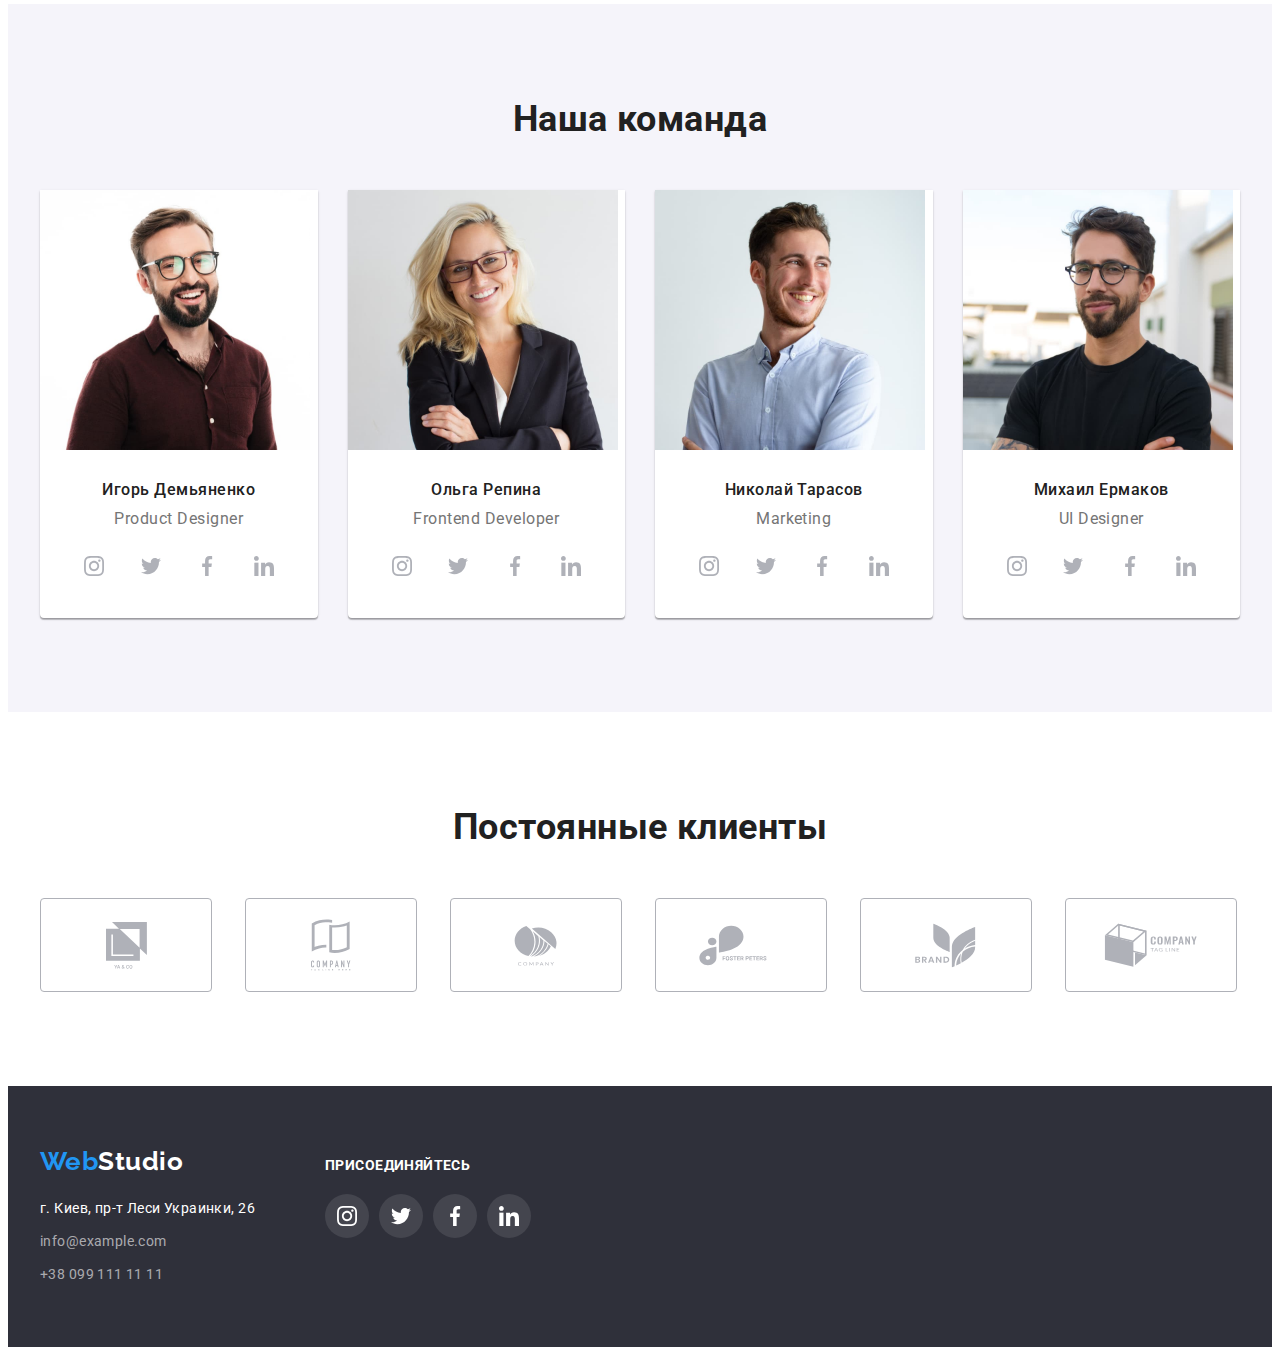
==== commit e6d1702b: "nav links::after done, portfolio cards done" ====
--- a/index.html
+++ b/index.html
@@ -34,7 +34,7 @@
                 <li class="nav-address-list">
                     <a href="mailto:info@devstudio.com" class="nav-address">
                         <svg class="nav-icon" width="16" height="12">
-                            <use href="../icons/sprite.svg#icon-nav-envelope"></use>
+                            <use href="./icons/sprite.svg#icon-nav-envelope"></use>
                         </svg>
                         info@devstudio.com
                     </a>
@@ -42,7 +42,7 @@
                 <li>
                     <a href="tel:+380961111111" class="nav-address">
                         <svg class="nav-icon" width="10" height="16">
-                            <use href="../icons/sprite.svg#icon-nav-phone"></use>
+                            <use href="./icons/sprite.svg#icon-nav-phone"></use>
                         </svg>
                         +38 096 111 11 11
                     </a>
@@ -66,7 +66,7 @@
                         <li class="features-list">
                             <div class="features-icon-conteiner">
                                 <svg class="features-icon">
-                                    <use href="../icons/sprite.svg#icon-f-antenna"></use>
+                                    <use href="./icons/sprite.svg#icon-f-antenna"></use>
                                 </svg>
                             </div>
                             <h3 class="features-title">Внимание к деталям</h3>
@@ -77,7 +77,7 @@
                         <li class="features-list">
                             <div class="features-icon-conteiner">
                                 <svg class="features-icon">
-                                    <use href="../icons/sprite.svg#icon-f-clock"></use>
+                                    <use href="./icons/sprite.svg#icon-f-clock"></use>
                                 </svg>
                             </div>
                             <h3 class="features-title">Пунктуальность</h3>
@@ -88,7 +88,7 @@
                         <li class="features-list">
                             <div class="features-icon-conteiner">
                                 <svg class="features-icon">
-                                    <use href="../icons/sprite.svg#icon-f-laptop"></use>
+                                    <use href="./icons/sprite.svg#icon-f-laptop"></use>
                                 </svg>
                             </div>
                             <h3 class="features-title">Планирование</h3>
@@ -99,7 +99,7 @@
                         <li class="features-list">
                             <div class="features-icon-conteiner">
                                 <svg class="features-icon">
-                                    <use href="../icons/sprite.svg#icon-f-astronaut"></use>
+                                    <use href="./icons/sprite.svg#icon-f-astronaut"></use>
                                 </svg>
                             </div>
                             <h3 class="features-title">Современные технологии</h3>
@@ -114,10 +114,16 @@
         <section class="ourjob-section">
             <div class="conteiner">
                 <h2 class="ourjob-title">Чем мы занимаемся</h2>
-                <ul class="list ul-ourjob">
-                    <li class="li-ourjob"><img src="./images/thejob/coding.jpg" alt="фулстек разработка" width="370" height="294"></li>
-                    <li class="li-ourjob"><img src="./images/thejob/application.jpg" alt="разработка приложений" width="370" height="294"></li>
-                    <li class="li-ourjob"><img src="./images/thejob/design.jpg" alt="дизайн" width="370" height="294"></li>
+                <ul class="list ourjob-list">
+                    <li class="ourjob-list-item"><img src="./images/thejob/coding.jpg" alt="фулстек разработка" width="370" height="294">
+                    <p class="ourjob-list-item-text">Десктопные приложения</p>
+                    </li>
+                    <li class="ourjob-list-item"><img src="./images/thejob/application.jpg" alt="разработка приложений" width="370" height="294">
+                    <p class="ourjob-list-item-text">Мобильные приложения</p>
+                    </li>
+                    <li class="ourjob-list-item"><img src="./images/thejob/design.jpg" alt="дизайн" width="370" height="294">
+                    <p class="ourjob-list-item-text">Дизайнерские решения</p>
+                    </li>
                 </ul>
             </div>
         </section>
@@ -137,28 +143,28 @@
                                 <li class="ourteam-social-item">
                                     <a href="" class="ourteam-social-link">
                                         <svg class="ourteam-social-icon" width="20" height="20">
-                                            <use href="../icons/sprite.svg#icon-instagram-grey"></use>
-                                        </svg>
-                                    </a>
-                                </li>
-                                <li class="ourteam-social-item">
-                                    <a href="" class="ourteam-social-link">
-                                        <svg class="ourteam-social-icon" width="20" height="20">
-                                            <use href="../icons/sprite.svg#icon-twitter-grey"></use>
-                                        </svg>
-                                    </a>
-                                </li>
-                                <li class="ourteam-social-item">
-                                    <a href="" class="ourteam-social-link">
-                                        <svg class="ourteam-social-icon" width="20" height="20">
-                                            <use href="../icons/sprite.svg#icon-facebook-grey"></use>
-                                        </svg>
-                                    </a>
-                                </li>
-                                <li class="ourteam-social-item">
-                                    <a href="" class="ourteam-social-link">
-                                        <svg class="ourteam-social-icon" width="20" height="20">
-                                            <use href="../icons/sprite.svg#icon-linkedin-grey"></use>
+                                            <use href="./icons/sprite.svg#icon-instagram-grey"></use>
+                                        </svg>
+                                    </a>
+                                </li>
+                                <li class="ourteam-social-item">
+                                    <a href="" class="ourteam-social-link">
+                                        <svg class="ourteam-social-icon" width="20" height="20">
+                                            <use href="./icons/sprite.svg#icon-twitter-grey"></use>
+                                        </svg>
+                                    </a>
+                                </li>
+                                <li class="ourteam-social-item">
+                                    <a href="" class="ourteam-social-link">
+                                        <svg class="ourteam-social-icon" width="20" height="20">
+                                            <use href="./icons/sprite.svg#icon-facebook-grey"></use>
+                                        </svg>
+                                    </a>
+                                </li>
+                                <li class="ourteam-social-item">
+                                    <a href="" class="ourteam-social-link">
+                                        <svg class="ourteam-social-icon" width="20" height="20">
+                                            <use href="./icons/sprite.svg#icon-linkedin-grey"></use>
                                         </svg>
                                     </a>
                                 </li>
@@ -176,28 +182,28 @@
                                 <li class="ourteam-social-item">
                                     <a href="" class="ourteam-social-link">
                                         <svg class="ourteam-social-icon" width="20" height="20">
-                                            <use href="../icons/sprite.svg#icon-instagram-grey"></use>
-                                        </svg>
-                                    </a>
-                                </li>
-                                <li class="ourteam-social-item">
-                                    <a href="" class="ourteam-social-link">
-                                        <svg class="ourteam-social-icon" width="20" height="20">
-                                            <use href="../icons/sprite.svg#icon-twitter-grey"></use>
-                                        </svg>
-                                    </a>
-                                </li>
-                                <li class="ourteam-social-item">
-                                    <a href="" class="ourteam-social-link">
-                                        <svg class="ourteam-social-icon" width="20" height="20">
-                                            <use href="../icons/sprite.svg#icon-facebook-grey"></use>
-                                        </svg>
-                                    </a>
-                                </li>
-                                <li class="ourteam-social-item">
-                                    <a href="" class="ourteam-social-link">
-                                        <svg class="ourteam-social-icon" width="20" height="20">
-                                            <use href="../icons/sprite.svg#icon-linkedin-grey"></use>
+                                            <use href="./icons/sprite.svg#icon-instagram-grey"></use>
+                                        </svg>
+                                    </a>
+                                </li>
+                                <li class="ourteam-social-item">
+                                    <a href="" class="ourteam-social-link">
+                                        <svg class="ourteam-social-icon" width="20" height="20">
+                                            <use href="./icons/sprite.svg#icon-twitter-grey"></use>
+                                        </svg>
+                                    </a>
+                                </li>
+                                <li class="ourteam-social-item">
+                                    <a href="" class="ourteam-social-link">
+                                        <svg class="ourteam-social-icon" width="20" height="20">
+                                            <use href="./icons/sprite.svg#icon-facebook-grey"></use>
+                                        </svg>
+                                    </a>
+                                </li>
+                                <li class="ourteam-social-item">
+                                    <a href="" class="ourteam-social-link">
+                                        <svg class="ourteam-social-icon" width="20" height="20">
+                                            <use href="./icons/sprite.svg#icon-linkedin-grey"></use>
                                         </svg>
                                     </a>
                                 </li>
@@ -215,28 +221,28 @@
                                 <li class="ourteam-social-item">
                                     <a href="" class="ourteam-social-link">
                                         <svg class="ourteam-social-icon" width="20" height="20">
-                                            <use href="../icons/sprite.svg#icon-instagram-grey"></use>
-                                        </svg>
-                                    </a>
-                                </li>
-                                <li class="ourteam-social-item">
-                                    <a href="" class="ourteam-social-link">
-                                        <svg class="ourteam-social-icon" width="20" height="20">
-                                            <use href="../icons/sprite.svg#icon-twitter-grey"></use>
-                                        </svg>
-                                    </a>
-                                </li>
-                                <li class="ourteam-social-item">
-                                    <a href="" class="ourteam-social-link">
-                                        <svg class="ourteam-social-icon" width="20" height="20">
-                                            <use href="../icons/sprite.svg#icon-facebook-grey"></use>
-                                        </svg>
-                                    </a>
-                                </li>
-                                <li class="ourteam-social-item">
-                                    <a href="" class="ourteam-social-link">
-                                        <svg class="ourteam-social-icon" width="20" height="20">
-                                            <use href="../icons/sprite.svg#icon-linkedin-grey"></use>
+                                            <use href="./icons/sprite.svg#icon-instagram-grey"></use>
+                                        </svg>
+                                    </a>
+                                </li>
+                                <li class="ourteam-social-item">
+                                    <a href="" class="ourteam-social-link">
+                                        <svg class="ourteam-social-icon" width="20" height="20">
+                                            <use href="./icons/sprite.svg#icon-twitter-grey"></use>
+                                        </svg>
+                                    </a>
+                                </li>
+                                <li class="ourteam-social-item">
+                                    <a href="" class="ourteam-social-link">
+                                        <svg class="ourteam-social-icon" width="20" height="20">
+                                            <use href="./icons/sprite.svg#icon-facebook-grey"></use>
+                                        </svg>
+                                    </a>
+                                </li>
+                                <li class="ourteam-social-item">
+                                    <a href="" class="ourteam-social-link">
+                                        <svg class="ourteam-social-icon" width="20" height="20">
+                                            <use href="./icons/sprite.svg#icon-linkedin-grey"></use>
                                         </svg>
                                     </a>
                                 </li>
@@ -254,28 +260,28 @@
                                 <li class="ourteam-social-item">
                                     <a href="" class="ourteam-social-link">
                                         <svg class="ourteam-social-icon" width="20" height="20">
-                                            <use href="../icons/sprite.svg#icon-instagram-grey"></use>
-                                        </svg>
-                                    </a>
-                                </li>
-                                <li class="ourteam-social-item">
-                                    <a href="" class="ourteam-social-link">
-                                        <svg class="ourteam-social-icon" width="20" height="20">
-                                            <use href="../icons/sprite.svg#icon-twitter-grey"></use>
-                                        </svg>
-                                    </a>
-                                </li>
-                                <li class="ourteam-social-item">
-                                    <a href="" class="ourteam-social-link">
-                                        <svg class="ourteam-social-icon" width="20" height="20">
-                                            <use href="../icons/sprite.svg#icon-facebook-grey"></use>
-                                        </svg>
-                                    </a>
-                                </li>
-                                <li class="ourteam-social-item">
-                                    <a href="" class="ourteam-social-link">
-                                        <svg class="ourteam-social-icon" width="20" height="20">
-                                            <use href="../icons/sprite.svg#icon-linkedin-grey"></use>
+                                            <use href="./icons/sprite.svg#icon-instagram-grey"></use>
+                                        </svg>
+                                    </a>
+                                </li>
+                                <li class="ourteam-social-item">
+                                    <a href="" class="ourteam-social-link">
+                                        <svg class="ourteam-social-icon" width="20" height="20">
+                                            <use href="./icons/sprite.svg#icon-twitter-grey"></use>
+                                        </svg>
+                                    </a>
+                                </li>
+                                <li class="ourteam-social-item">
+                                    <a href="" class="ourteam-social-link">
+                                        <svg class="ourteam-social-icon" width="20" height="20">
+                                            <use href="./icons/sprite.svg#icon-facebook-grey"></use>
+                                        </svg>
+                                    </a>
+                                </li>
+                                <li class="ourteam-social-item">
+                                    <a href="" class="ourteam-social-link">
+                                        <svg class="ourteam-social-icon" width="20" height="20">
+                                            <use href="./icons/sprite.svg#icon-linkedin-grey"></use>
                                         </svg>
                                     </a>
                                 </li>
@@ -293,42 +299,42 @@
                     <li class="clients-list">
                         <a href="" class="clients-link">
                             <svg class="clients-icon" width="41px" height="47px">
-                                <use href="../icons/sprite.svg#icon-client1"></use>
+                                <use href="./icons/sprite.svg#icon-client1"></use>
                             </svg>
                         </a>
                     </li>
                     <li class="clients-list">
                         <a href="" class="clients-link">
                             <svg class="clients-icon" width="40px" height="52px">
-                                <use href="../icons/sprite.svg#icon-client2"></use>
+                                <use href="./icons/sprite.svg#icon-client2"></use>
                             </svg>
                         </a>
                     </li>
                     <li class="clients-list">
                         <a href="" class="clients-link">
                             <svg class="clients-icon" width="43px" height="41px">
-                                <use href="../icons/sprite.svg#icon-client3"></use>
+                                <use href="./icons/sprite.svg#icon-client3"></use>
                             </svg>
                         </a>
                     </li>
                     <li class="clients-list">
                         <a href="" class="clients-link">
                             <svg class="clients-icon" width="84px" height="41px">
-                                <use href="../icons/sprite.svg#icon-client4"></use>
+                                <use href="./icons/sprite.svg#icon-client4"></use>
                             </svg>
                         </a>
                     </li>
                     <li class="clients-list">
                         <a href="" class="clients-link">
                             <svg class="clients-icon" width="63px" height="45px">
-                                <use href="../icons/sprite.svg#icon-client5"></use>
+                                <use href="./icons/sprite.svg#icon-client5"></use>
                             </svg>
                         </a>
                     </li>
                     <li class="clients-list">
                         <a href="" class="clients-link">
                             <svg class="clients-icon" width="94px" height="44px">
-                                <use href="../icons/sprite.svg#icon-client6"></use>
+                                <use href="./icons/sprite.svg#icon-client6"></use>
                             </svg>
                         </a>
                     </li>
@@ -370,28 +376,28 @@
                     <li class="footer-social-item">
                         <a href="" class="footer-social-link">
                             <svg class="footer-social-icon" width="20" height="20">
-                                <use href="../icons/sprite.svg#icon-instagram-white"></use>
+                                <use href="./icons/sprite.svg#icon-instagram-white"></use>
                             </svg>
                         </a>
                     </li>
                     <li class="footer-social-item">
                         <a href="" class="footer-social-link">
                             <svg class="footer-social-icon" width="20" height="20">
-                                <use href="../icons/sprite.svg#icon-twitter-white"></use>
+                                <use href="./icons/sprite.svg#icon-twitter-white"></use>
                             </svg>
                         </a>
                     </li>
                     <li class="footer-social-item">
                         <a href="" class="footer-social-link">
                             <svg class="footer-social-icon" width="20" height="20">
-                                <use href="../icons/sprite.svg#icon-facebook-white"></use>
+                                <use href="./icons/sprite.svg#icon-facebook-white"></use>
                             </svg>
                         </a>
                     </li>
                     <li class="footer-social-item">
                         <a href="" class="footer-social-link">
                             <svg class="footer-social-icon" width="20" height="20">
-                                <use href="../icons/sprite.svg#icon-linkedin-white"></use>
+                                <use href="./icons/sprite.svg#icon-linkedin-white"></use>
                             </svg>
                         </a>
                     </li>
--- a/css/styles.css
+++ b/css/styles.css
@@ -95,6 +95,10 @@
   margin-right: 50px;
 }
 
+.menu-item {
+  position: relative;
+}
+
 .address-margin {
   margin-left: auto;
 }
@@ -134,6 +138,30 @@
 .nav-link:hover,
 .nav-link:focus {
   color: var(--accent-color);
+}
+
+.nav-link::after {
+  display: flex;
+  position: absolute;
+  content: "";
+  width: 100%;
+  height: 4px;
+  background-color: transparent;
+  border-radius: 2px;
+  bottom: -32px;
+}
+
+.nav-link:hover::after {
+  display: flex;
+  position: absolute;
+  content: "";
+  width: 100%;
+  height: 4px;
+  background-color: #2196f3;
+  border-radius: 2px;
+  bottom: -32px;
+
+  transition: 250ms cubic-bezier(0.4, 0, 0.2, 1);
 }
 
 .nav-address {
@@ -272,16 +300,30 @@
   margin-bottom: 50px;
 }
 
-.ul-ourjob {
+.ourjob-list {
   display: flex;
   margin-top: -30px;
   margin-left: -30px;
 }
 
-.li-ourjob {
+.ourjob-list-item {
   flex-basis: calc((100% - 90px) / 3);
   margin-top: 30px;
   margin-left: 30px;
+  position: relative;
+}
+
+.ourjob-list-item-text {
+  position: absolute;
+  padding-top: 27px;
+  padding-bottom: 27px;
+  bottom: 0;
+  left: 0;
+  width: 100%;
+  text-align: center;
+  background: rgba(47, 48, 58, 0.8);
+  text-transform: uppercase;
+  color: #ffffff;
 }
 
 /* =====END our job===== */
@@ -373,14 +415,14 @@
 /* =====Clients===== */
 
 .clients-conteiner {
-  padding: 94px 215px;
+  padding-top: 94px;
+  padding-bottom: 94px;
 }
 
 .clients-content {
   display: flex;
-  justify-content: center;
   margin-top: -30px;
-  margin-right: -30px;
+  margin-left: -30px;
 }
 
 .clients-list {
@@ -566,7 +608,6 @@
   flex-basis: calc((100% - 90px) / 3);
 
   background: #ffffff;
-  /* outline: 1px solid #eeeeee; */
 }
 
 .projects-list-link {
@@ -575,10 +616,42 @@
   color: var(--main-text-color);
 }
 
+.projects-list-link:hover .projects-overlay,
+.projects-list-link:focus .projects-overlay {
+  transform: translateY(0%);
+  /* transition: all; */
+  /* opacity: 1; */
+  transition: 250ms cubic-bezier(0.4, 0, 0.2, 1);
+}
+
 .projects-list-link:hover,
 .projects-list-link:focus {
+  transition: 250ms cubic-bezier(0.4, 0, 0.2, 1);
   box-shadow: 0px 1px 1px rgba(0, 0, 0, 0.12), 0px 4px 4px rgba(0, 0, 0, 0.06),
     1px 4px 6px rgba(0, 0, 0, 0.16);
+}
+
+.portfolio-image-wrapper {
+  position: relative;
+  overflow: hidden;
+}
+
+.projects-overlay {
+  position: absolute;
+  overflow-y: scroll;
+  background: rgba(33, 150, 243, 0.9);
+  top: 0;
+  left: 0;
+  width: 100%;
+  height: 100%;
+  color: #ffffff;
+  line-height: 1.6;
+  padding-top: 63px;
+  padding-right: 24px;
+  padding-bottom: 63px;
+  padding-left: 24px;
+
+  transform: translateY(100%);
 }
 
 .li-projects-conteiner {
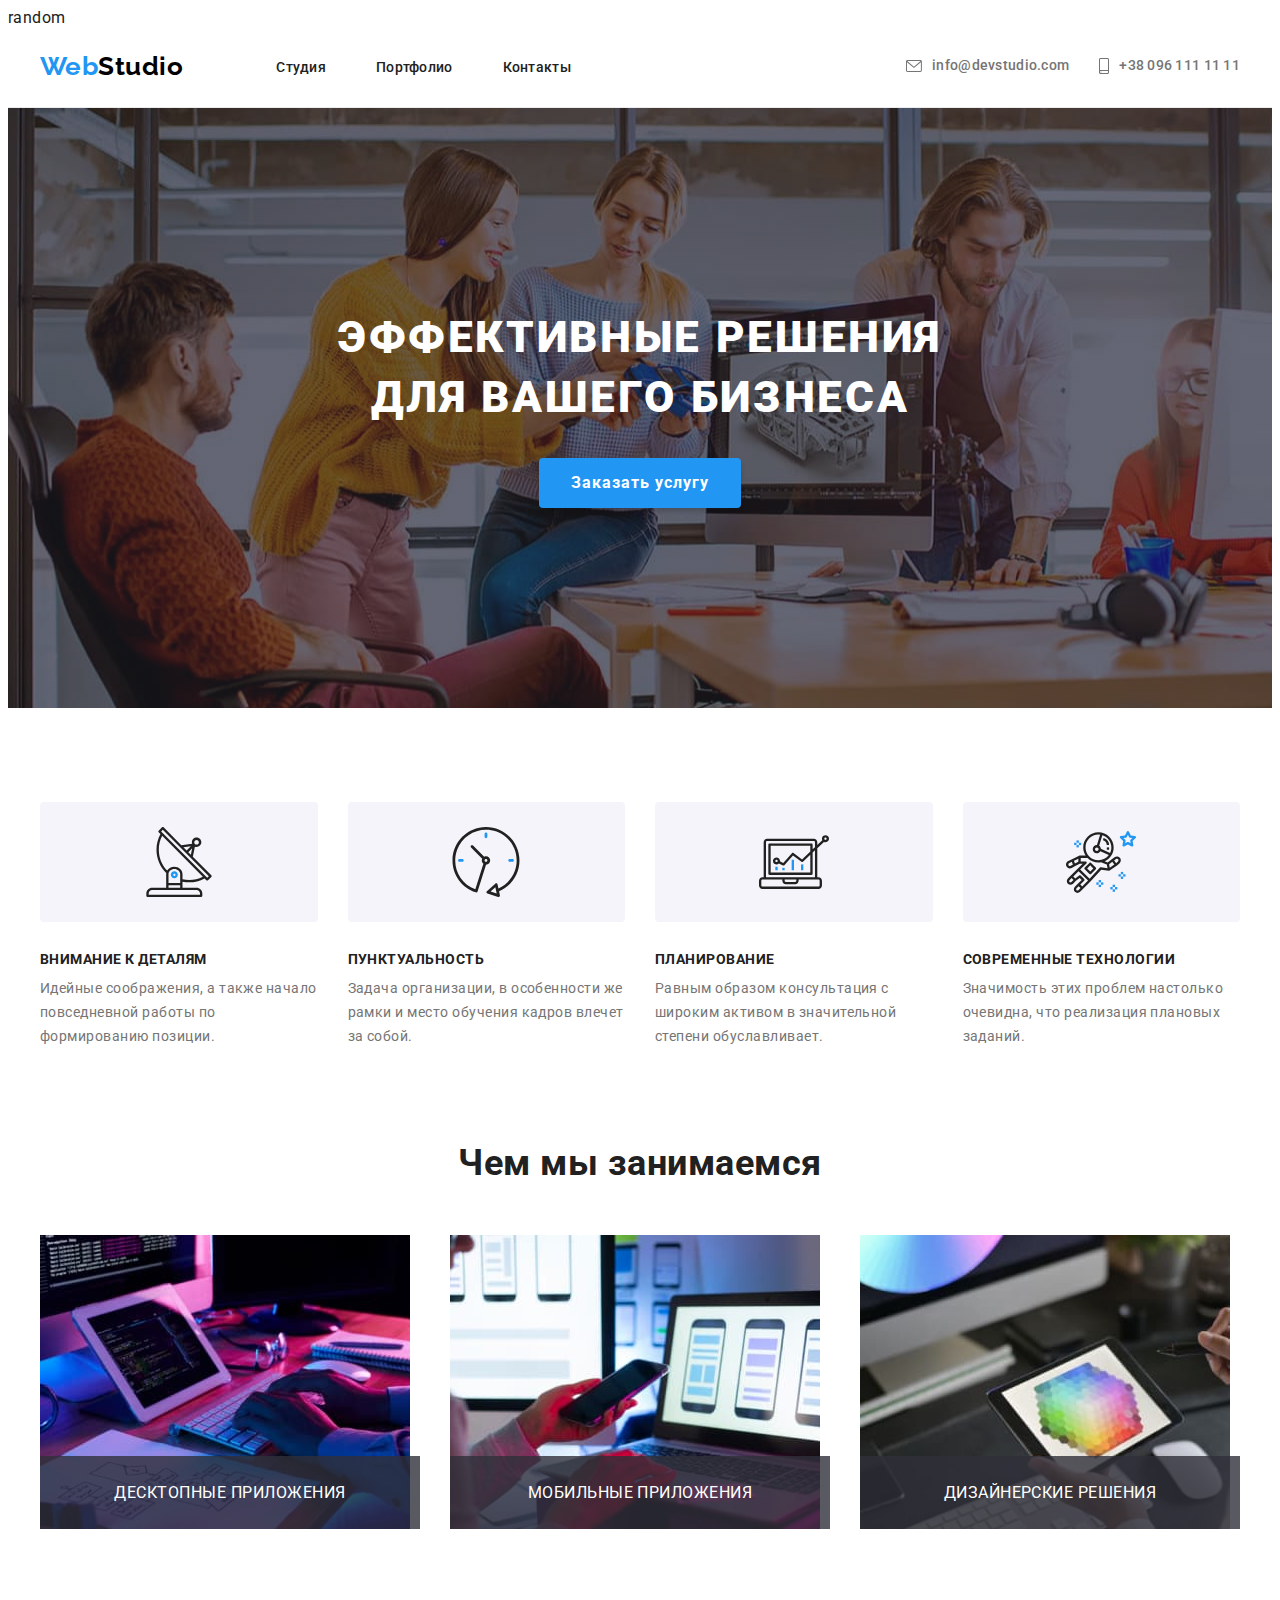
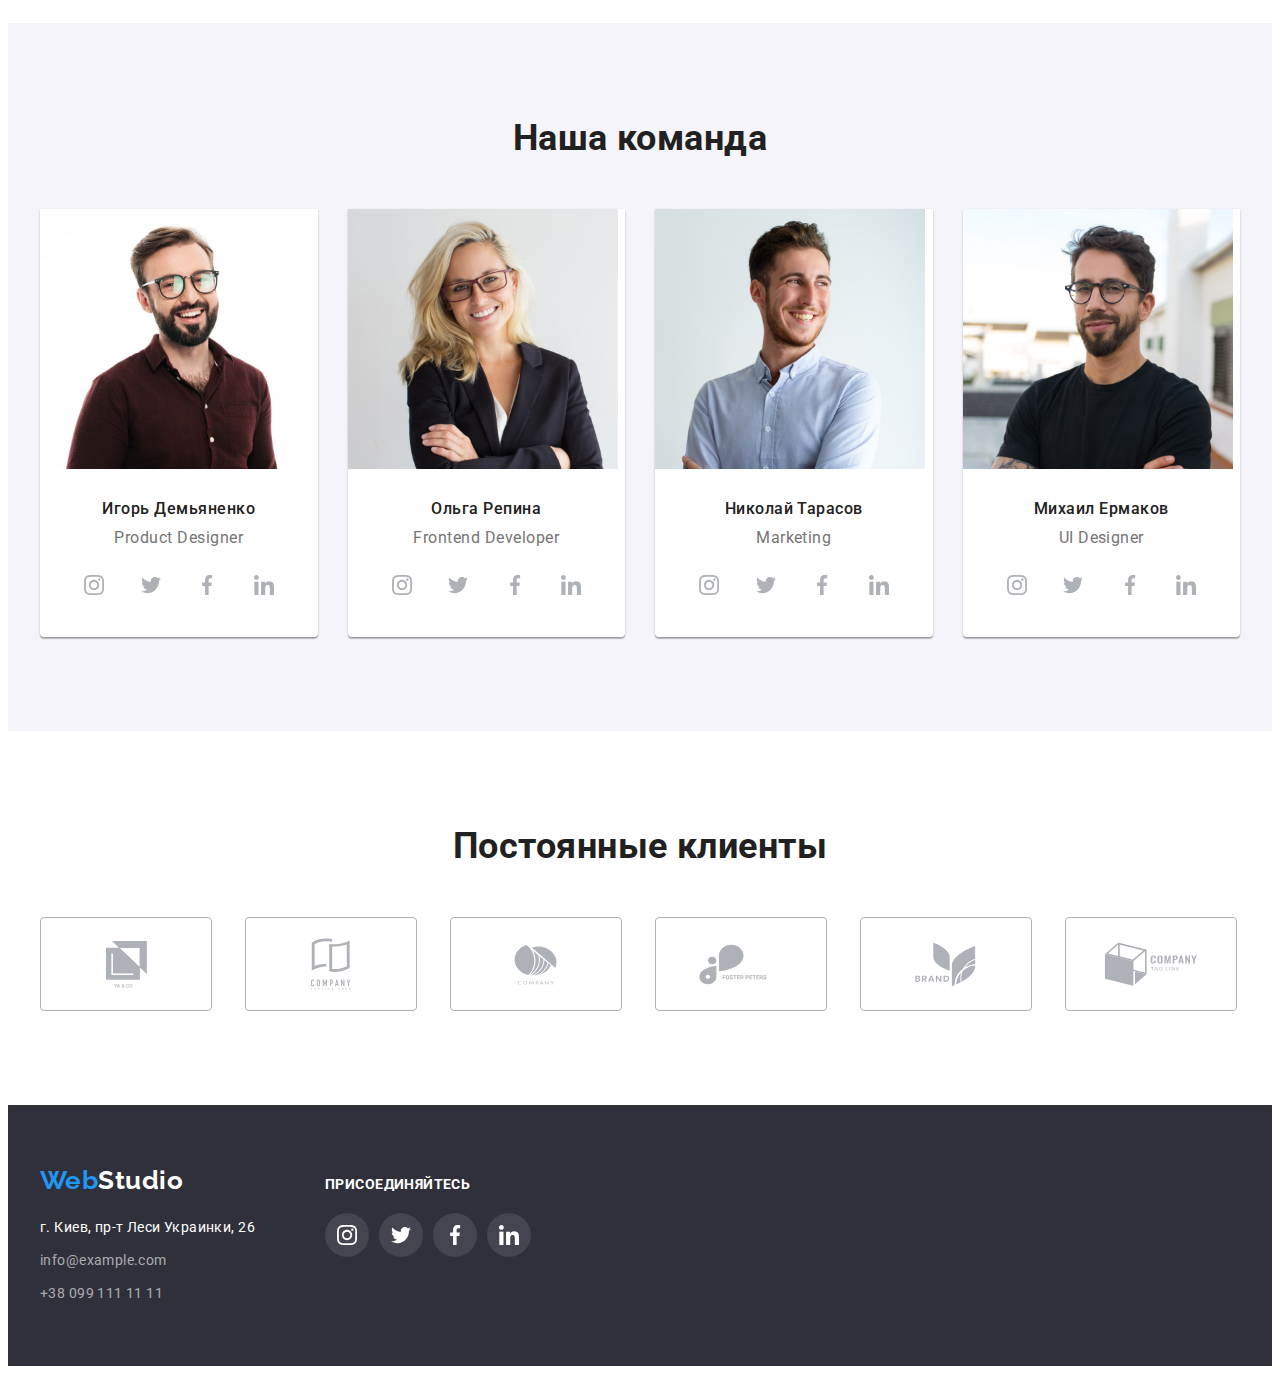
==== commit ca4aab2c: "random" ====
--- a/index.html
+++ b/index.html
@@ -1,6 +1,7 @@
 <!DOCTYPE html>
 <html lang="ru">
 <head>
+    random
     <meta charset="UTF-8">
     <meta http-equiv="X-UA-Compatible" content="IE=edge">
     <meta name="viewport" content="width=device-width, initial-scale=1.0">
@@ -55,7 +56,7 @@
             <section class="hero-section">
                 <div class="conteiner">
                     <h1 class="hero-title">Эффективные решения<br>для вашего бизнеса</h1>
-                    <button type="button" class="hero-button">Заказать услугу</button>
+                    <button type="button" class="hero-button" data-modal-open>Заказать услугу</button>
                 </div>
             </section>
         <!---Features-->
@@ -405,5 +406,16 @@
             </div>
         </div>
     </footer>
+
+    <div class="backdrop is-hidden" data-modal>
+        <div class="modal">
+            <button type="button" class="close-button" data-modal-close>
+                <svg class="close-button-icon" width="11" height="11">
+                    <use href=./icons/button.svg#icon-xbutton></use>
+                </svg>
+            </button>
+        </div>
+    </div>
+    <script src="./js/modal.js"></script>
 </body>
 </html>--- a/css/styles.css
+++ b/css/styles.css
@@ -131,8 +131,9 @@
   line-height: 1.14;
   letter-spacing: 0.02em;
   color: var(--main-text-color);
-
   text-decoration: none;
+
+  transition: color 250ms cubic-bezier(0.4, 0, 0.2, 1);
 }
 
 .nav-link:hover,
@@ -149,9 +150,12 @@
   background-color: transparent;
   border-radius: 2px;
   bottom: -32px;
-}
-
-.nav-link:hover::after {
+
+  transition: background-color 250ms cubic-bezier(0.4, 0, 0.2, 1);
+}
+
+.nav-link:hover::after,
+.nav-link:focus::after {
   display: flex;
   position: absolute;
   content: "";
@@ -160,8 +164,6 @@
   background-color: #2196f3;
   border-radius: 2px;
   bottom: -32px;
-
-  transition: 250ms cubic-bezier(0.4, 0, 0.2, 1);
 }
 
 .nav-address {
@@ -172,8 +174,9 @@
   line-height: 1.14;
   letter-spacing: 0.02em;
   color: var(--nav-address-color);
-
   text-decoration: none;
+
+  transition: color 250ms cubic-bezier(0.4, 0, 0.2, 1);
 }
 
 .nav-icon {
@@ -230,11 +233,13 @@
   font-size: 16px;
   line-height: 1.87;
   letter-spacing: 0.06em;
+
+  transition: background-color 250ms cubic-bezier(0.4, 0, 0.2, 1);
 }
 
 .hero-button:hover,
 .hero-button:focus {
-  background: var(--hero-button-background-color);
+  background-color: var(--hero-button-background-color);
   cursor: pointer;
 }
 
@@ -263,6 +268,12 @@
   height: 120px;
   background: #f5f4fa;
   border-radius: 4px;
+
+  transition: background-color 250ms cubic-bezier(0.4, 0, 0.2, 1);
+}
+
+.features-icon-conteiner:hover {
+  background-color: var(--accent-color);
 }
 
 .features-icon {
@@ -396,6 +407,9 @@
   height: 44px;
   border-radius: 50%;
   color: #afb1b8;
+
+  transition: color 250ms cubic-bezier(0.4, 0, 0.2, 1),
+    background-color 250ms cubic-bezier(0.4, 0, 0.2, 1);
 }
 
 .ourteam-social-link:hover,
@@ -440,6 +454,9 @@
   border: 1px solid #afb1b8;
   border-radius: 4px;
   color: #afb1b8;
+
+  transition: border 250ms cubic-bezier(0.4, 0, 0.2, 1),
+    color 250ms cubic-bezier(0.4, 0, 0.2, 1);
 }
 
 .clients-icon {
@@ -449,7 +466,6 @@
 .clients-link:hover,
 .clients-link:focus {
   border: 1px solid var(--accent-color);
-  border-radius: 4px;
   color: var(--accent-color);
 }
 
@@ -534,6 +550,8 @@
   height: 44px;
   border-radius: 50%;
   background: rgba(255, 255, 255, 0.1);
+
+  transition: background-color 250ms cubic-bezier(0.4, 0, 0.2, 1);
 }
 
 .ourteam-social-icon {
@@ -579,6 +597,10 @@
   font-size: 16px;
   line-height: 1.62;
   background-color: var(--portfolio-button-background-color);
+
+  transition: color 250ms cubic-bezier(0.4, 0, 0.2, 1),
+    background-color 250ms cubic-bezier(0.4, 0, 0.2, 1),
+    box-shadow 250ms cubic-bezier(0.4, 0, 0.2, 1);
 }
 
 .portfolio-button:hover,
@@ -614,6 +636,11 @@
   display: block;
   text-decoration: none;
   color: var(--main-text-color);
+
+  transition-property: box-shadow;
+  transition-duration: 250ms;
+  transition-timing-function: cubic-bezier(0.4, 0, 0.2, 1);
+  transition-delay: 0;
 }
 
 .projects-list-link:hover .projects-overlay,
@@ -621,14 +648,13 @@
   transform: translateY(0%);
   /* transition: all; */
   /* opacity: 1; */
-  transition: 250ms cubic-bezier(0.4, 0, 0.2, 1);
 }
 
 .projects-list-link:hover,
 .projects-list-link:focus {
-  transition: 250ms cubic-bezier(0.4, 0, 0.2, 1);
   box-shadow: 0px 1px 1px rgba(0, 0, 0, 0.12), 0px 4px 4px rgba(0, 0, 0, 0.06),
     1px 4px 6px rgba(0, 0, 0, 0.16);
+  transform: box-shadow;
 }
 
 .portfolio-image-wrapper {
@@ -652,6 +678,8 @@
   padding-left: 24px;
 
   transform: translateY(100%);
+
+  transition: transform 250ms cubic-bezier(0.4, 0, 0.2, 1);
 }
 
 .li-projects-conteiner {
@@ -679,3 +707,51 @@
 
   color: var(--features-text-team-position-portfolio-projects-text);
 }
+
+/* =====END Portfolio===== */
+
+/* ===Backdrop & Modal=== */
+
+.backdrop {
+  position: fixed;
+  top: 0;
+  left: 0;
+  width: 100vw;
+  height: 100vh;
+  background-color: rgba(0, 0, 0, 0.2);
+
+  transition: opacity 250ms cubic-bezier(0.4, 0, 0.2, 1),
+    visibility 205ms cubic-bezier(0.4, 0, 0.2, 1);
+}
+
+.modal {
+  position: absolute;
+  left: 50%;
+  top: 50%;
+  width: 528px;
+  height: 581px;
+  background: #ffffff;
+  box-shadow: 0px 1px 3px rgba(0, 0, 0, 0.12), 0px 1px 1px rgba(0, 0, 0, 0.14),
+    0px 2px 1px rgba(0, 0, 0, 0.2);
+  border-radius: 4px;
+  transform: translate(-50%, -50%);
+}
+
+.close-button {
+  position: absolute;
+  top: 8px;
+  right: 8px;
+  width: 30px;
+  height: 30px;
+  background: #ffffff;
+  border: 1px solid rgba(0, 0, 0, 0.1);
+  border-radius: 50%;
+  cursor: pointer;
+  padding: 0;
+}
+
+.is-hidden {
+  opacity: 0;
+  visibility: hidden;
+  pointer-events: none;
+}
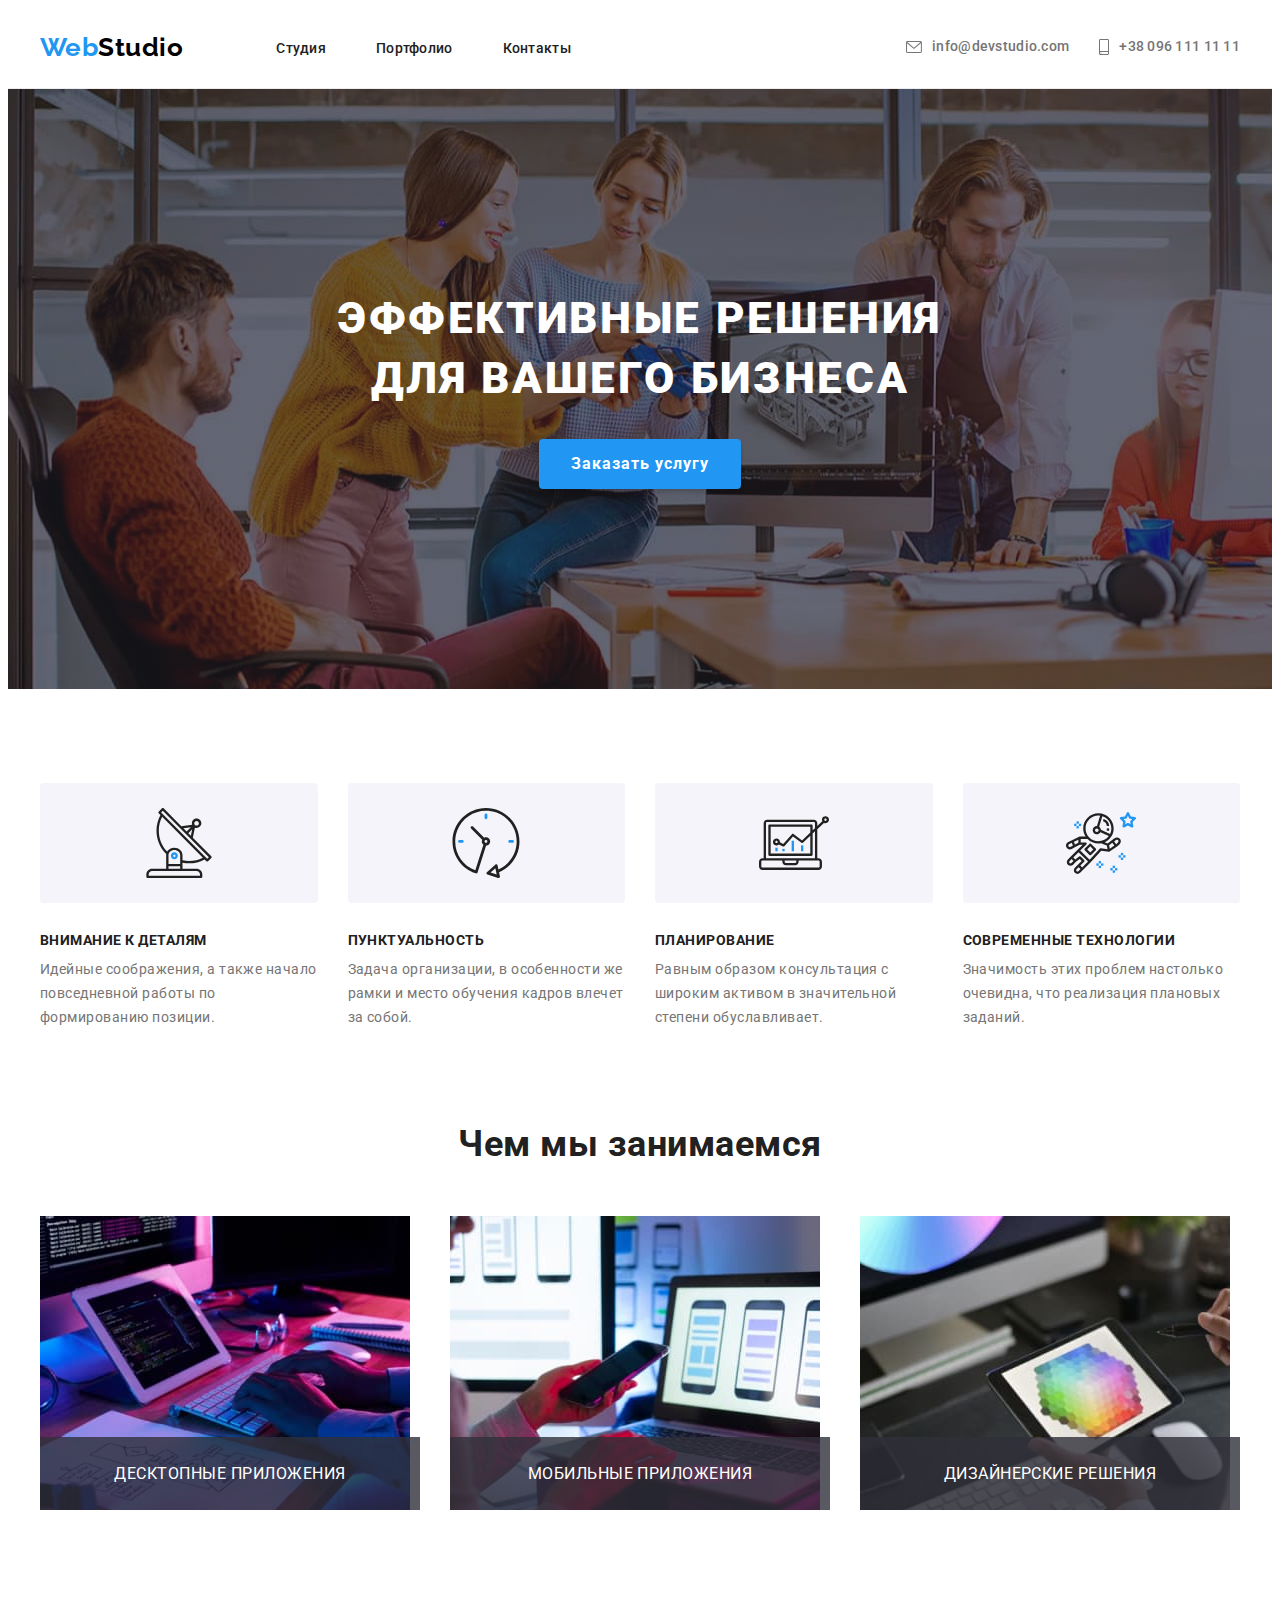
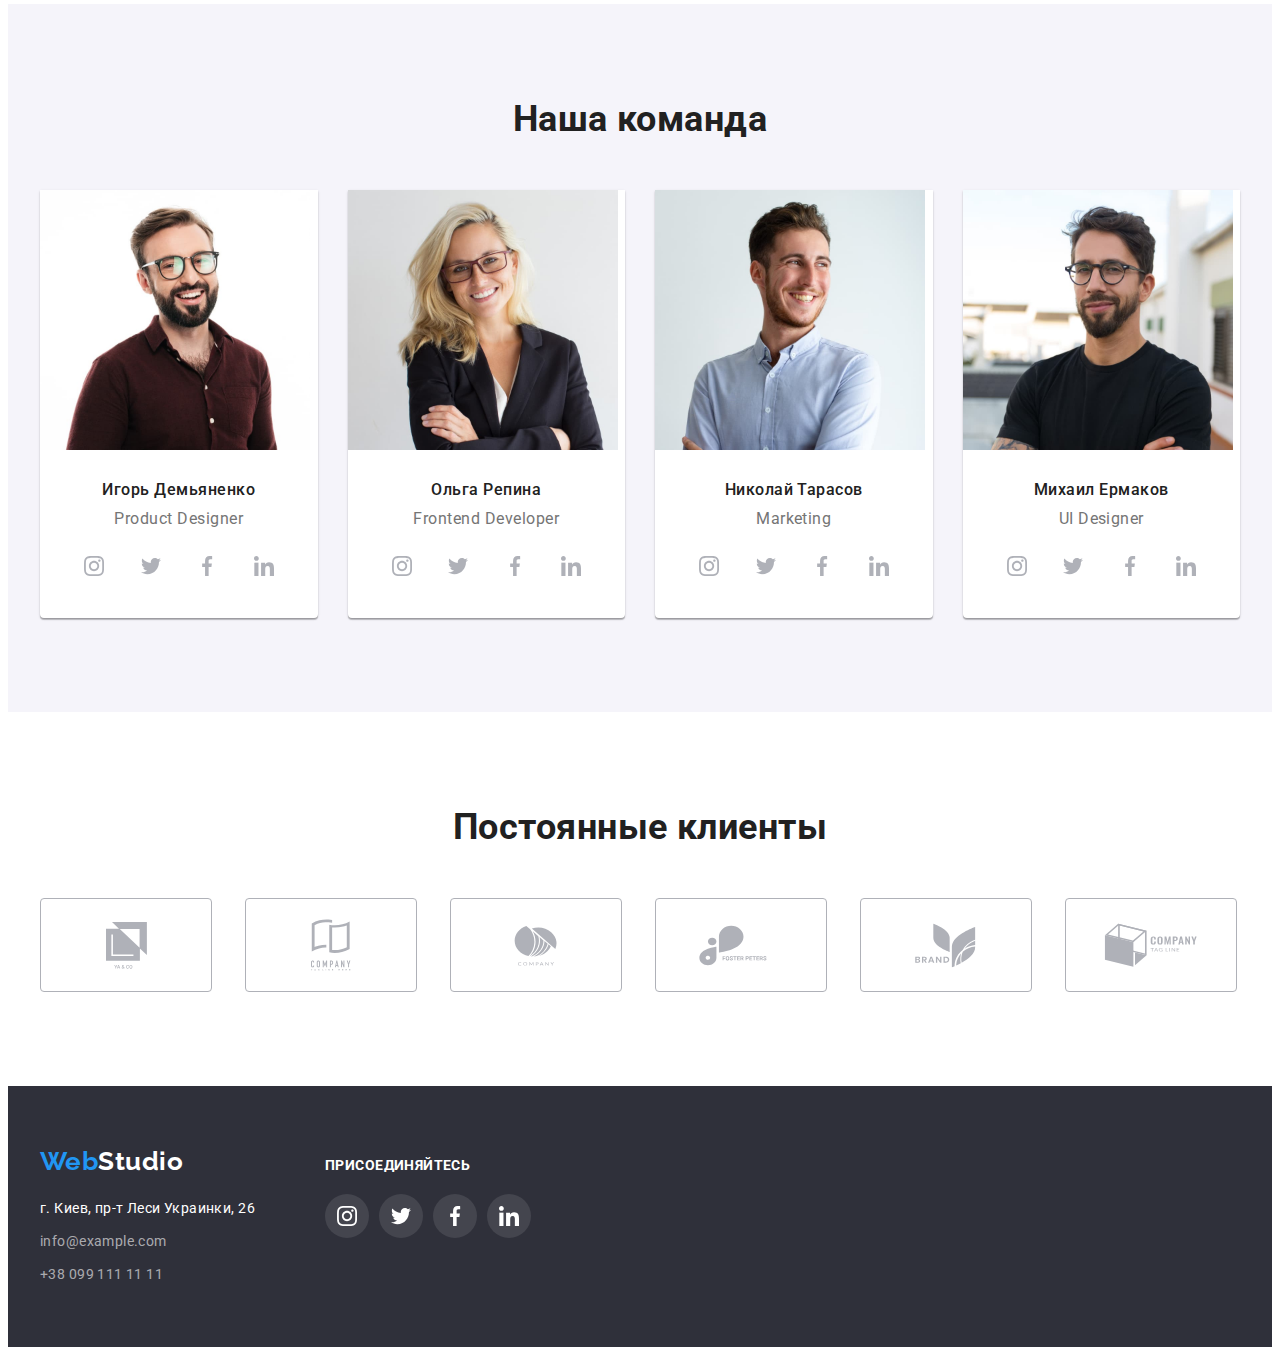
==== commit a799feef: "random" ====
--- a/index.html
+++ b/index.html
@@ -1,7 +1,6 @@
 <!DOCTYPE html>
 <html lang="ru">
 <head>
-    random
     <meta charset="UTF-8">
     <meta http-equiv="X-UA-Compatible" content="IE=edge">
     <meta name="viewport" content="width=device-width, initial-scale=1.0">
